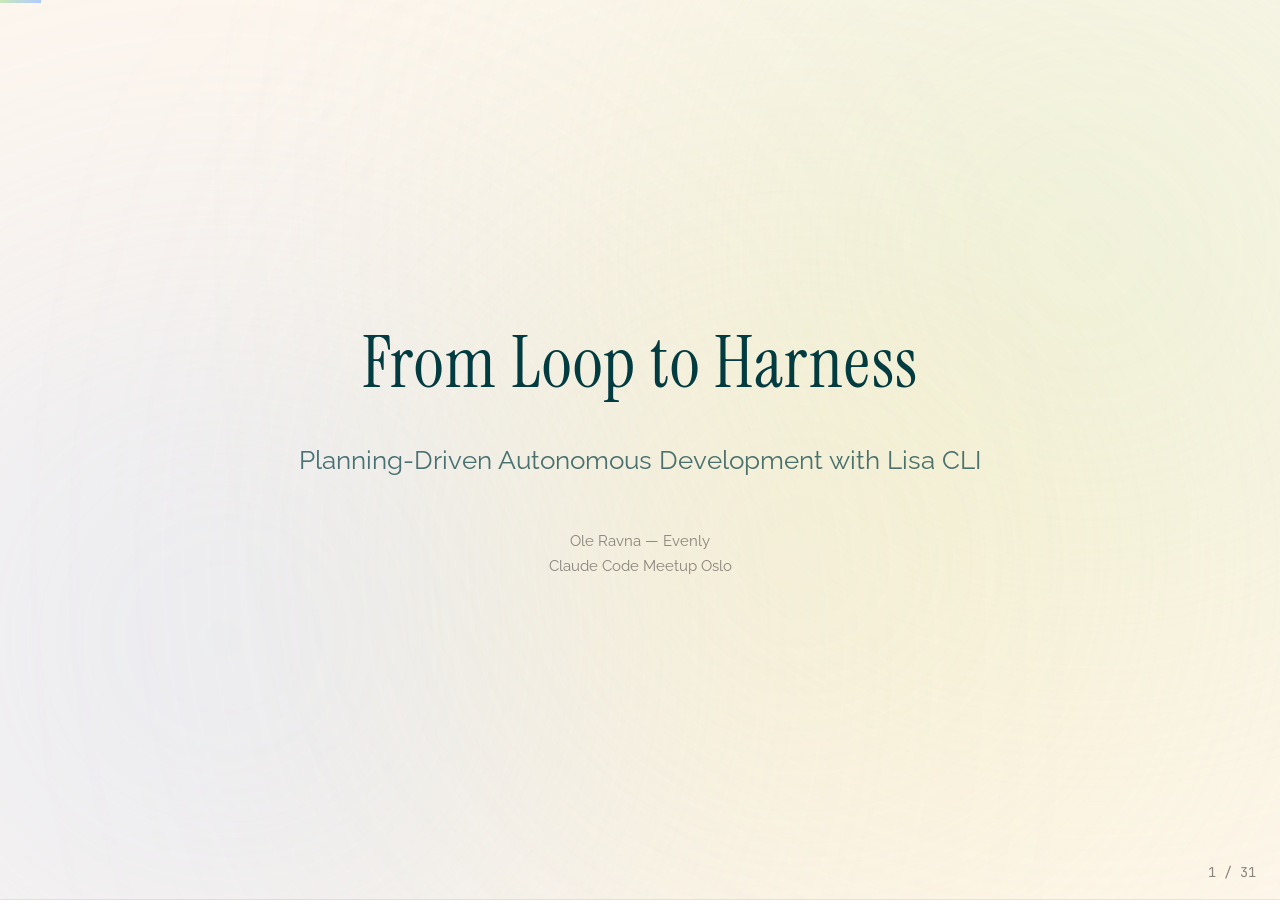
==== index.html @ 9bc2c8d1 "feat: Replace presentation with new "From Loop to Harness" talk New 31-slide English presentation ab" ====
<!DOCTYPE html>
<html lang="en">
<head>
<meta charset="UTF-8">
<meta name="viewport" content="width=device-width, initial-scale=1.0">
<title>From Loop to Harness — Planning-Driven Autonomous Development with Lisa CLI</title>
<link rel="preconnect" href="https://fonts.googleapis.com">
<link rel="preconnect" href="https://fonts.gstatic.com" crossorigin>
<link href="https://fonts.googleapis.com/css2?family=Instrument+Serif:wght@400;700&family=JetBrains+Mono:wght@400;500&family=Raleway:wght@400;500;600&display=swap" rel="stylesheet">
<style>
*, *::before, *::after { box-sizing: border-box; margin: 0; padding: 0; }

:root {
  --teal: #023c40;
  --teal-hover: #02484d;
  --mint: #cae7b9;
  --blue: #afcbff;
  --yellow: #f3de8a;
  --cream: #fff7ee;
  --soft: #f9fbfa;
  --muted: #8a847c;
  --burgundy: #3e2a35;
  --terminal-bg: #0a1a1c;
  --slide-transition: 0.4s ease;
}

html, body {
  width: 100%; height: 100%;
  font-family: 'Raleway', sans-serif;
  background: transparent;
  color: var(--teal);
  overflow: hidden;
}

/* ── Progress bar ── */
.progress-bar {
  position: fixed; top: 0; left: 0; height: 3px;
  background: linear-gradient(90deg, var(--mint), var(--blue));
  z-index: 100; transition: width 0.35s ease;
}

/* ── Presentation container ── */
.presentation {
  width: 100%; height: 100%;
  position: relative;
  z-index: 1;
}

/* ── Slide base ── */
.slide {
  position: absolute; inset: 0;
  display: flex; flex-direction: column;
  justify-content: center; align-items: center;
  padding: clamp(2rem, 5vw, 6rem);
  opacity: 0;
  transform: translateX(40px);
  transition: opacity var(--slide-transition), transform var(--slide-transition);
  pointer-events: none;
  text-align: center;
  background: transparent;
}
.slide.active {
  opacity: 1; transform: translateX(0);
  pointer-events: auto;
}
.slide.prev {
  opacity: 0; transform: translateX(-40px);
}

/* ── Slide variants ── */
.slide.bg-soft { background: transparent; }
.slide.bg-teal {
  background: var(--teal);
  color: var(--cream);
}
.slide.bg-teal h1, .slide.bg-teal h2, .slide.bg-teal h3 { color: var(--mint); }
.slide.bg-teal .muted { color: rgba(255,247,238,0.6); }

.slide.section-title {
  background: var(--teal);
  color: var(--cream);
  background-image: radial-gradient(circle at 50% 50%, rgba(202,231,185,0.12) 0%, transparent 70%);
}
.slide.section-title h1 {
  font-family: 'Instrument Serif', serif;
  font-size: clamp(3rem, 7vw, 6rem);
  font-weight: 400;
  color: var(--mint);
}

.slide.key-message {
  background-image: radial-gradient(circle at 50% 50%, rgba(202,231,185,0.08) 0%, transparent 60%);
}
.slide.key-message blockquote {
  font-family: 'Instrument Serif', serif;
  font-size: clamp(1.6rem, 3.5vw, 3rem);
  font-style: italic;
  color: var(--teal);
  max-width: 800px;
  line-height: 1.4;
  border-left: 4px solid var(--mint);
  padding-left: 1.5rem;
  text-align: left;
}

/* ── Typography ── */
h1 {
  font-family: 'Instrument Serif', serif;
  font-size: clamp(2.8rem, 6vw, 5rem);
  font-weight: 400;
  margin-bottom: 0.5em;
  color: var(--teal);
  line-height: 1.15;
  letter-spacing: 0.02em;
}
h2 {
  font-family: 'Instrument Serif', serif;
  font-size: clamp(2rem, 4vw, 3.2rem);
  font-weight: 400;
  margin-bottom: 0.6em;
  color: var(--teal);
  letter-spacing: 0.015em;
}
h3 {
  font-family: 'Raleway', sans-serif;
  font-size: clamp(1rem, 1.8vw, 1.4rem);
  font-weight: 600;
  margin-bottom: 0.5em;
  text-transform: uppercase;
  letter-spacing: 0.05em;
  color: var(--teal);
}
p, li {
  font-size: clamp(1rem, 1.6vw, 1.35rem);
  line-height: 1.6;
  max-width: 800px;
}
.subtitle {
  font-size: clamp(1.1rem, 2vw, 1.6rem);
  color: var(--teal);
  opacity: 0.7;
  margin-bottom: 1rem;
}
.muted {
  color: var(--muted);
  font-size: clamp(0.85rem, 1.2vw, 1rem);
}
ul { list-style: none; text-align: left; }
ul li { padding: 0.3em 0; padding-left: 1.5em; position: relative; }
ul li::before {
  content: ''; position: absolute; left: 0; top: 0.7em;
  width: 8px; height: 8px; border-radius: 50%;
  background: var(--mint);
}
.slide.bg-teal ul li::before { background: var(--mint); }
.two-col {
  display: grid;
  grid-template-columns: 1fr 1fr;
  gap: 2rem;
  width: 100%;
  max-width: 1000px;
  text-align: left;
}
.two-col > div { display: flex; flex-direction: column; }
.two-col h3 { text-align: center; }

.content-left { text-align: left; max-width: 900px; width: 100%; }

.highlight { color: var(--mint); }
.highlight-yellow { color: var(--yellow); }
.highlight-blue { color: var(--blue); }

.badge {
  display: inline-block;
  padding: 0.15em 0.6em;
  border-radius: 4px;
  font-size: 0.85em;
  font-weight: 600;
  font-family: 'JetBrains Mono', monospace;
}
.badge-mint { background: var(--mint); color: var(--teal); }
.badge-yellow { background: var(--yellow); color: var(--teal); }
.badge-blue { background: var(--blue); color: var(--teal); }

/* ── Terminal block ── */
.terminal {
  background: var(--terminal-bg);
  border-radius: 10px;
  overflow: hidden;
  width: 100%;
  max-width: 780px;
  text-align: left;
  box-shadow: 0 8px 32px rgba(2,60,64,0.18);
  margin: 0.8rem auto;
}
.terminal-bar {
  display: flex; align-items: center; gap: 6px;
  padding: 10px 14px;
  background: rgba(255,255,255,0.06);
}
.terminal-dot {
  width: 12px; height: 12px; border-radius: 50%;
}
.terminal-dot.red { background: #ff5f57; }
.terminal-dot.yellow { background: #febc2e; }
.terminal-dot.green { background: #28c840; }
.terminal-bar .terminal-title {
  flex: 1; text-align: center;
  font-family: 'JetBrains Mono', monospace;
  font-size: 0.75rem;
  color: rgba(255,255,255,0.35);
}
.terminal-body {
  padding: 1rem 1.4rem;
  font-family: 'JetBrains Mono', monospace;
  font-size: clamp(0.72rem, 1.1vw, 0.92rem);
  line-height: 1.65;
  color: #e0e0e0;
  overflow-x: auto;
}
.terminal-body .prompt { color: var(--mint); }
.terminal-body .flag { color: var(--blue); }
.terminal-body .string { color: var(--yellow); }
.terminal-body .comment { color: #6a8a6d; }
.terminal-body .keyword { color: #c792ea; }
.terminal-body .fn { color: #82aaff; }
.terminal-body .dim { color: rgba(255,255,255,0.35); }
.terminal-body .output { color: rgba(255,255,255,0.55); }

/* Smaller terminal variant */
.terminal.small { max-width: 650px; }
.terminal.small .terminal-body { font-size: clamp(0.65rem, 0.95vw, 0.82rem); padding: 0.8rem 1.1rem; }

/* ── Diagram block ── */
.diagram {
  font-family: 'JetBrains Mono', monospace;
  font-size: clamp(0.7rem, 1vw, 0.9rem);
  line-height: 1.6;
  white-space: pre;
  color: var(--teal);
  background: var(--soft);
  border-radius: 10px;
  padding: 1.5rem 2rem;
  text-align: left;
  max-width: 820px;
  margin: 0.8rem auto;
  overflow-x: auto;
}
.slide.bg-teal .diagram {
  background: rgba(255,255,255,0.06);
  color: var(--cream);
}
.diagram .hl { color: var(--mint); font-weight: 500; }
.diagram .hl-blue { color: var(--blue); }
.diagram .hl-yellow { color: var(--yellow); }

/* ── Flow diagram boxes ── */
.flow {
  display: flex;
  align-items: center;
  gap: 0.5rem;
  flex-wrap: wrap;
  justify-content: center;
  margin: 1rem 0;
}
.flow-box {
  padding: 0.5em 1em;
  border-radius: 8px;
  font-family: 'JetBrains Mono', monospace;
  font-size: clamp(0.7rem, 1vw, 0.85rem);
  font-weight: 500;
  white-space: nowrap;
}
.flow-box.teal { background: var(--teal); color: var(--cream); }
.flow-box.mint { background: var(--mint); color: var(--teal); }
.flow-box.yellow { background: var(--yellow); color: var(--teal); }
.flow-box.blue { background: var(--blue); color: var(--teal); }
.flow-arrow { font-size: 1.2rem; color: var(--muted); }

/* ── Controls ── */
.slide-counter {
  position: fixed; bottom: 1.2rem; right: 1.5rem;
  font-family: 'JetBrains Mono', monospace;
  font-size: 0.85rem;
  color: var(--muted);
  z-index: 50;
  user-select: none;
}

/* ── Speaker notes overlay ── */
.speaker-notes {
  position: fixed; bottom: 0; left: 0; right: 0;
  max-height: 30vh;
  background: rgba(2,60,64,0.75);
  backdrop-filter: blur(20px);
  -webkit-backdrop-filter: blur(20px);
  color: var(--cream);
  padding: 1.2rem 2rem;
  font-size: 0.95rem;
  line-height: 1.55;
  z-index: 200;
  transform: translateY(100%);
  transition: transform 0.3s ease;
  overflow-y: auto;
  border-top: 1px solid rgba(202,231,185,0.2);
}
.speaker-notes.visible { transform: translateY(0); }
.speaker-notes-label {
  font-family: 'JetBrains Mono', monospace;
  font-size: 0.7rem;
  text-transform: uppercase;
  letter-spacing: 0.1em;
  color: var(--mint);
  margin-bottom: 0.5rem;
}

/* ── Overview mode ── */
.overview-grid {
  position: fixed; inset: 0;
  background: var(--teal);
  z-index: 300;
  display: none;
  overflow-y: auto;
  padding: 2rem;
}
.overview-grid.visible { display: grid; grid-template-columns: repeat(auto-fill, minmax(240px, 1fr)); gap: 1rem; align-content: start; }
.overview-thumb {
  background: var(--cream);
  border-radius: 8px;
  padding: 0.8rem;
  cursor: pointer;
  aspect-ratio: 16/10;
  display: flex; flex-direction: column; justify-content: center; align-items: center;
  font-size: 0.55rem;
  overflow: hidden;
  border: 2px solid transparent;
  transition: border-color 0.2s, transform 0.15s;
}
.overview-thumb:hover { border-color: var(--mint); transform: scale(1.03); }
.overview-thumb.current { border-color: var(--mint); }
.overview-thumb-number {
  font-family: 'JetBrains Mono', monospace;
  font-size: 0.7rem;
  color: var(--muted);
  margin-bottom: 0.3rem;
}
.overview-thumb-title {
  font-family: 'Instrument Serif', serif;
  font-size: 0.9rem;
  color: var(--teal);
  text-align: center;
}

/* ── Cursor hide in fullscreen ── */
body.hide-cursor, body.hide-cursor * { cursor: none !important; }

/* ── Responsive ── */
@media (max-width: 768px) {
  .two-col { grid-template-columns: 1fr; }
  .terminal { max-width: 100%; }
}

/* ── Background blobs (aurora effect) ── */
.bg-blobs {
  position: fixed;
  inset: 0;
  z-index: 0;
  overflow: hidden;
  pointer-events: none;
  background: var(--cream);
}

.blob {
  position: absolute;
  border-radius: 50%;
  filter: blur(220px);
  opacity: 0.4;
  animation: float 20s ease-in-out infinite;
}

.blob-1 {
  width: 60vw;
  height: 60vw;
  background: var(--mint);
  top: -15%;
  right: -15%;
  animation-delay: 0s;
}

.blob-2 {
  width: 55vw;
  height: 55vw;
  background: var(--blue);
  bottom: -10%;
  left: -10%;
  animation-delay: -7s;
}

.blob-3 {
  width: 45vw;
  height: 45vw;
  background: var(--yellow);
  top: 30%;
  left: 40%;
  animation-delay: -14s;
}

@keyframes float {
  0%, 100% { transform: translate(0, 0) scale(1); }
  33% { transform: translate(30px, -30px) scale(1.05); }
  66% { transform: translate(-20px, 20px) scale(0.95); }
}
</style>
</head>
<body>

<div class="bg-blobs" aria-hidden="true">
  <div class="blob blob-1"></div>
  <div class="blob blob-2"></div>
  <div class="blob blob-3"></div>
</div>
<div class="progress-bar" id="progressBar"></div>

<div class="presentation" id="presentation">

<!-- ════════════════════════════════════════════
     OPENING (1-3)
     ════════════════════════════════════════════ -->

<!-- Slide 1: Title -->
<div class="slide active" data-notes="Introduce yourself: Ole Ravna, consultant at Webstep, founder of Evenly. Energy/critical infrastructure background. Today's talk: how planning drives autonomous development — from simple loops to a full harness.">
  <h1 style="font-size:clamp(2.6rem,6vw,4.5rem)">From Loop to Harness</h1>
  <p class="subtitle">Planning-Driven Autonomous Development with Lisa CLI</p>
  <p class="muted" style="margin-top:2rem">Ole Ravna &mdash; Evenly</p>
  <p class="muted">Claude Code Meetup Oslo</p>
</div>

<!-- Slide 2: Disclaimer -->
<div class="slide" data-notes="Important caveat: this entire presentation is an experiment in AI-generated content. All slides built in raw HTML with pure vibing.">
  <div style="display:flex;flex-direction:column;align-items:center;justify-content:center;gap:2rem;height:100%">
    <img src="disclaimer.png" alt="AI experiment" style="max-width:600px;width:90%;border-radius:12px;box-shadow:0 8px 24px rgba(0,0,0,0.15)">
    <p style="font-size:clamp(1.1rem,2.5vw,1.6rem);text-align:center;max-width:800px;line-height:1.6">
      <span class="badge badge-mint">Disclaimer:</span> this entire presentation is an AI experiment.<br>
      All slides built in raw HTML with pure vibing.
    </p>
  </div>
</div>

<!-- Slide 3: Kick off demo -->
<div class="slide" data-notes="DEMO: Start Lisa on a prepared ticket in the terminal. Leave it running visibly in the background. We'll come back to it at the end.">
  <h2>Let's start something running</h2>
  <div class="terminal" style="margin-top:1.5rem">
    <div class="terminal-bar">
      <div class="terminal-dot red"></div>
      <div class="terminal-dot yellow"></div>
      <div class="terminal-dot green"></div>
      <span class="terminal-title">Terminal</span>
    </div>
    <div class="terminal-body" style="font-size:clamp(1rem,1.4vw,1.3rem)">
<span class="prompt">$</span> lisa <span class="string">ENG-456</span>
<br>
<br><span class="output">Fetching ticket from Linear...</span>
<br><span class="output">Creating branch: lisa/ENG-456-add-webhook-support</span>
<br><span class="output">Planning implementation...</span>
<br><span class="dim">█░░░░░░░░░</span>
    </div>
  </div>
  <p class="muted" style="margin-top:1.5rem">We'll come back to this.</p>
</div>

<!-- ════════════════════════════════════════════
     ACT 1: THE RALPH LOOP (4-10)
     ════════════════════════════════════════════ -->

<!-- Slide 4: Section title -->
<div class="slide section-title" data-notes="Act 1: The Ralph Loop. We start with why the simplest approach — just repeating the prompt — actually works, and then why it's not enough.">
  <h1>The Ralph Loop</h1>
</div>

<!-- Slide 5: Assertion 1 -->
<div class="slide key-message" data-notes="This is our first assertion. Most people obsess over which model generates better code. But the real constraint is what you feed the model. A perfect code generator with a vague prompt produces vague code.">
  <blockquote>
    "The value of an AI coding agent is bounded by the quality of its plan, not its code generation."
  </blockquote>
</div>

<!-- Slide 6: The Ralph Loop -->
<div class="slide" data-notes="Credit Geoffrey Huntley and his original post at ghuntley.com/loop. The idea is deceptively simple: read the ticket, plan, implement, test, review, commit, repeat. In its simplest form it's a meme — just repeat the same prompt.">
  <h2>The Loop</h2>
  <p style="margin-bottom:0.5rem" class="muted">Credit: Geoffrey Huntley &mdash; ghuntley.com/loop</p>
  <div class="flow" style="margin-top:1.5rem">
    <div class="flow-box teal">Read ticket</div>
    <div class="flow-arrow">&rarr;</div>
    <div class="flow-box mint">Plan</div>
    <div class="flow-arrow">&rarr;</div>
    <div class="flow-box teal">Implement</div>
    <div class="flow-arrow">&rarr;</div>
    <div class="flow-box mint">Test</div>
    <div class="flow-arrow">&rarr;</div>
    <div class="flow-box teal">Review</div>
    <div class="flow-arrow">&rarr;</div>
    <div class="flow-box yellow">Commit</div>
  </div>
  <svg viewBox="0 0 500 60" style="width:100%;max-width:550px;margin:0.5rem auto;display:block" xmlns="http://www.w3.org/2000/svg">
    <path d="M450 10 Q480 10 480 30 Q480 50 250 50 Q20 50 20 30 Q20 10 50 10" stroke="var(--blue)" stroke-width="2" fill="none" stroke-dasharray="6 4" opacity="0.5"/>
    <polygon points="47,4 56,10 47,16" fill="var(--blue)" opacity="0.5"/>
    <text x="250" y="46" text-anchor="middle" fill="var(--blue)" font-family="'Raleway',sans-serif" font-size="12" opacity="0.7">repeat</text>
  </svg>
  <p style="margin-top:0.5rem">In its simplest form &mdash; just repeat the same prompt.</p>
</div>

<!-- Slide 7: Repetition works -->
<div class="slide" data-notes="This isn't just a meme. Leviathan, Kalman and Matias (2025) showed that prompt repetition won 47 out of 70 benchmark-model combinations with zero losses. No increase in output length or latency — repetition happens in the parallelizable prefill stage. Reasoning models already learn to repeat the user's request via RL — the Ralph loop mirrors what models naturally want to do.">
  <h2>Repetition actually works</h2>
  <p style="margin-bottom:1.5rem" class="muted">Leviathan, Kalman &amp; Matias (2025) &mdash; arxiv.org/abs/2512.14982</p>
  <div class="two-col" style="max-width:850px">
    <div>
      <div class="diagram" style="text-align:center;font-size:clamp(0.8rem,1.1vw,1rem)">
<span class="hl" style="font-size:2.5em;display:block;margin-bottom:0.3em">47 / 70</span>
benchmark-model combinations
where repetition <span class="hl">won</span>

<span class="hl-yellow">0 losses</span></div>
    </div>
    <div>
      <ul>
        <li>No increase in output length or latency</li>
        <li>Repetition happens in the parallelizable prefill stage</li>
        <li>RL-trained reasoning models already repeat the user's request internally</li>
        <li>The loop mirrors what models naturally want to do</li>
      </ul>
    </div>
  </div>
</div>

<!-- Slide 8: Structured repetition -->
<div class="slide" data-notes="Each iteration of the Ralph loop isn't blind repetition — it's repetition with accumulated context. The plan carries forward, test results feed back, review findings get incorporated. This is what separates a productive loop from just hitting run again.">
  <h2>Structured repetition</h2>
  <p style="margin-bottom:1.5rem">Each iteration isn't blind &mdash; it's repetition with <span class="badge badge-mint">accumulated context</span>.</p>
  <div class="diagram" style="max-width:700px">
<span class="hl">Iteration 1:</span>  prompt + ticket
<span class="hl">Iteration 2:</span>  prompt + ticket + <span class="hl-blue">test results</span>
<span class="hl">Iteration 3:</span>  prompt + ticket + test results + <span class="hl-yellow">review findings</span>
<span class="hl">Iteration 4:</span>  prompt + ticket + test results + review + <span class="hl-blue">fix feedback</span>

Each loop carries forward what came before.</div>
</div>

<!-- Slide 9: Bounded by input -->
<div class="slide" data-notes="But the loop is bounded by its input. You can loop forever on a vague ticket and get nowhere. The quality of the plan — not the quality of code generation — is the binding constraint. This is where most people stop.">
  <h2>Bounded by input</h2>
  <p style="margin-bottom:1.5rem;font-size:clamp(1.2rem,2vw,1.8rem)">You can loop forever on a vague ticket and get <em>nowhere</em>.</p>
  <svg viewBox="0 0 500 200" style="width:100%;max-width:550px;margin:1rem auto;display:block" xmlns="http://www.w3.org/2000/svg">
    <!-- Axis -->
    <line x1="60" y1="20" x2="60" y2="170" stroke="#023c40" stroke-width="1.5" opacity="0.25"/>
    <line x1="60" y1="170" x2="460" y2="170" stroke="#023c40" stroke-width="1.5" opacity="0.25"/>
    <text x="30" y="100" text-anchor="middle" fill="#023c40" font-family="'Raleway',sans-serif" font-size="12" transform="rotate(-90 30 100)">Output quality</text>
    <text x="260" y="195" text-anchor="middle" fill="#023c40" font-family="'Raleway',sans-serif" font-size="12">Loop iterations</text>
    <!-- Good plan line -->
    <path d="M60 150 C120 130 200 70 350 45 L460 40" stroke="#cae7b9" stroke-width="3" fill="none"/>
    <text x="420" y="32" fill="#cae7b9" font-family="'Raleway',sans-serif" font-size="11" font-weight="600">Good plan</text>
    <!-- Bad plan line -->
    <path d="M60 150 C120 145 200 140 350 138 L460 136" stroke="#f3de8a" stroke-width="3" fill="none"/>
    <text x="420" y="128" fill="#f3de8a" font-family="'Raleway',sans-serif" font-size="11" font-weight="600">Vague ticket</text>
  </svg>
  <p><strong>Planning is the leverage point.</strong></p>
</div>

<!-- ════════════════════════════════════════════
     ACT 2: PLANNING IS DEVELOPMENT (10-14)
     ════════════════════════════════════════════ -->

<!-- Slide 10: Section title -->
<div class="slide section-title" data-notes="Act 2: If the plan is what matters, then planning isn't a phase before development — it IS development.">
  <h1>Planning is<br>Development</h1>
</div>

<!-- Slide 11: Assertion 2 -->
<div class="slide key-message" data-notes="Second assertion. If planning drives the output, then planning IS the work. Every developer needs to think like an architect — not because coding is dead, but because the skill is elevated.">
  <blockquote>
    "Planning isn't a phase before development &mdash; it is development. Therefore all developers must become architects."
  </blockquote>
</div>

<!-- Slide 12: The architect anecdote -->
<div class="slide" data-notes="In my world — energy, critical infrastructure — the organization is cautious about agentic AI. But as an architect I already plan solutions to business problems and hand them to developers to implement. The irony is — what I do today is exactly what every developer will do with agents.">
  <h2>The architect shift</h2>
  <div class="two-col" style="margin-top:1.5rem;max-width:900px">
    <div>
      <h3 style="color:var(--muted)">Before agents</h3>
      <div class="diagram" style="font-size:clamp(0.65rem,0.9vw,0.82rem)">
Architect  →  plans solution
Developer  →  writes code
Reviewer   →  checks code

<span class="hl">Only architects plan.</span></div>
    </div>
    <div>
      <h3 style="color:var(--mint)">With agents</h3>
      <div class="diagram" style="font-size:clamp(0.65rem,0.9vw,0.82rem)">
Developer  →  plans solution
Agent      →  writes code
Developer  →  reviews code

<span class="hl">Everyone plans.</span></div>
    </div>
  </div>
  <p style="margin-top:1.5rem" class="muted">The shift: from "coding" to "planning and refining."</p>
</div>

<!-- Slide 13: How Lisa plans -->
<div class="slide" data-notes="Before writing any code, Lisa explores the codebase and generates 5-20 granular steps. Each step has file operations (create/modify/delete), similar implementations to use as templates. Planning assumptions are tracked explicitly with IDs — every decision is recorded.">
  <h2>How Lisa plans</h2>
  <p style="margin-bottom:1rem">Before writing code, Lisa generates <span class="badge badge-mint">5&ndash;20 granular steps</span>.</p>
  <div class="terminal" style="max-width:700px">
    <div class="terminal-bar">
      <div class="terminal-dot red"></div>
      <div class="terminal-dot yellow"></div>
      <div class="terminal-dot green"></div>
      <span class="terminal-title">Lisa plan output</span>
    </div>
    <div class="terminal-body" style="font-size:clamp(0.6rem,0.85vw,0.78rem)">
<span class="string">Step 1:</span> Create WebhookController
<br><span class="dim">&nbsp;&nbsp;Files: CREATE src/controllers/webhook.ts</span>
<br><span class="dim">&nbsp;&nbsp;Template: src/controllers/notification.ts</span>
<br>
<br><span class="string">Step 2:</span> Add WebhookService with retry logic
<br><span class="dim">&nbsp;&nbsp;Files: CREATE src/services/webhook.ts</span>
<br><span class="dim">&nbsp;&nbsp;Template: src/services/email.ts</span>
<br>
<br><span class="string">Step 3:</span> Add database migration
<br><span class="dim">&nbsp;&nbsp;Files: CREATE migrations/20250224_webhooks.sql</span>
<br>
<br><span class="flag">Assumptions:</span>
<br><span class="flag">&nbsp;&nbsp;P.1</span> Using existing auth middleware (not new system)
<br><span class="flag">&nbsp;&nbsp;P.2</span> PostgreSQL for storage (not Redis)
    </div>
  </div>
</div>

<!-- Slide 14: The implication -->
<div class="slide" data-notes="If planning is development, then the skill every developer needs is planning. That's what architects do — therefore all developers must become architects. This isn't diminishing coding skill — it's elevating the role. You need deep technical understanding to plan well for agents.">
  <h2>The implication</h2>
  <div style="max-width:700px;margin:0 auto">
    <p style="margin-bottom:1.5rem;font-size:clamp(1.1rem,1.8vw,1.5rem)">
      If planning is development, the skill every developer needs is <em>planning</em>.
    </p>
    <p style="margin-bottom:1.5rem;font-size:clamp(1.1rem,1.8vw,1.5rem)">
      That's what architects do.
    </p>
    <p style="font-size:clamp(1.1rem,1.8vw,1.5rem)">
      <strong>This isn't diminishing coding skill &mdash; it's elevating the role.</strong><br>
      <span class="muted">You need deep technical understanding to plan well for agents.</span>
    </p>
  </div>
</div>

<!-- ════════════════════════════════════════════
     ACT 3: BUILDING BLOCKS (15-20)
     ════════════════════════════════════════════ -->

<!-- Slide 15: Section title -->
<div class="slide section-title" data-notes="Act 3: So how do you actually build this? Let's look at the building blocks that make autonomous development possible.">
  <h1>Building Blocks</h1>
</div>

<!-- Slide 16: Claude Code as a function -->
<div class="slide" data-notes="claude --print makes Claude Code headless. Not a chatbot — a building block. Add --json-schema and you get structured output: predictable, parseable responses that your state machine can act on. This is the key differentiator between AI as a chatbot and AI as a component.">
  <h2>Claude Code as a function</h2>
  <p style="margin-bottom:1rem">Not a chatbot &mdash; a <span class="badge badge-mint">building block</span>.</p>
  <div class="two-col" style="gap:1.5rem;max-width:95%">
    <div>
      <div class="terminal" style="max-width:none">
        <div class="terminal-bar">
          <div class="terminal-dot red"></div>
          <div class="terminal-dot yellow"></div>
          <div class="terminal-dot green"></div>
          <span class="terminal-title">Headless mode</span>
        </div>
        <div class="terminal-body">
<span class="comment"># Call Claude, get output</span>
<br><span class="prompt">$</span> claude <span class="flag">--print</span> <span class="string">"Explain this code"</span>
<br>
<br><span class="comment"># Pipe context in</span>
<br><span class="prompt">$</span> cat src/auth.ts | claude <span class="flag">-p</span> <span class="string">"Security issues?"</span>
        </div>
      </div>
    </div>
    <div>
      <div class="terminal" style="max-width:none">
        <div class="terminal-bar">
          <div class="terminal-dot red"></div>
          <div class="terminal-dot yellow"></div>
          <div class="terminal-dot green"></div>
          <span class="terminal-title">Structured output</span>
        </div>
        <div class="terminal-body">
<span class="comment"># Predictable JSON responses</span>
<br><span class="prompt">$</span> claude <span class="flag">-p</span> \
<br>    <span class="flag">--output-format</span> json \
<br>    <span class="flag">--json-schema</span> <span class="string">'{...}'</span> \
<br>    <span class="string">"Analyze this PR"</span>
        </div>
      </div>
    </div>
  </div>
</div>

<!-- Slide 17: Autonomy with control -->
<div class="slide" data-notes="You need the agent to run without prompting you, but you whitelist exactly which tools it can use. --dangerously-skip-permissions gives full access (sandbox only), --allowed-tools gives precise control. Controlled autonomy.">
  <h2>Autonomy with control</h2>
  <div class="terminal" style="margin-top:1rem">
    <div class="terminal-bar">
      <div class="terminal-dot red"></div>
      <div class="terminal-dot yellow"></div>
      <div class="terminal-dot green"></div>
      <span class="terminal-title">Terminal</span>
    </div>
    <div class="terminal-body">
<span class="comment"># Full access (sandboxed environments only)</span>
<br><span class="prompt">$</span> claude <span class="flag">-p</span> <span class="flag">--dangerously-skip-permissions</span> <span class="string">"Fix all lint errors"</span>
<br>
<br><span class="comment"># Precise control — whitelist tools</span>
<br><span class="prompt">$</span> claude <span class="flag">-p</span> \
<br>    <span class="flag">--allowed-tools</span> <span class="string">"Read,Write,Bash(npm test)"</span> \
<br>    <span class="string">"Fix the failing tests and verify"</span>
    </div>
  </div>
</div>

<!-- Slide 18: Cost and speed -->
<div class="slide" data-notes="Not every call needs Opus. Use cheap fast models for extraction, parsing, simple checks. Save the heavy model for planning and implementation. Lisa mixes models based on task complexity. --effort low reduces thinking for simple tasks.">
  <h2>Cost &amp; speed optimization</h2>
  <p style="margin-bottom:1rem">Not every call needs the heavy model.</p>
  <div class="two-col" style="max-width:850px">
    <div>
      <div class="terminal small" style="max-width:none">
        <div class="terminal-bar">
          <div class="terminal-dot red"></div>
          <div class="terminal-dot yellow"></div>
          <div class="terminal-dot green"></div>
          <span class="terminal-title">Model selection</span>
        </div>
        <div class="terminal-body">
<span class="comment"># Heavy thinking</span>
<br><span class="prompt">$</span> claude <span class="flag">--model</span> opus
<br>
<br><span class="comment"># Daily work</span>
<br><span class="prompt">$</span> claude <span class="flag">--model</span> sonnet
<br>
<br><span class="comment"># Quick extraction</span>
<br><span class="prompt">$</span> claude <span class="flag">--model</span> haiku <span class="flag">--effort</span> low
        </div>
      </div>
    </div>
    <div>
      <div class="diagram" style="font-size:clamp(0.65rem,0.9vw,0.82rem)">
<span class="hl">Lisa mixes models:</span>

Planning      → <span class="hl-blue">Opus</span>
Implementation → <span class="hl-blue">Sonnet</span>
Extraction    → <span class="hl-yellow">Haiku + low effort</span>
Review        → <span class="hl-blue">Sonnet</span>

Right model for the right task.</div>
    </div>
  </div>
</div>

<!-- Slide 19: The state machine -->
<div class="slide" data-notes="Lisa chains these calls into a reliable state machine. Each state transition is explicit, resumable, traceable. If Lisa crashes or you stop it, re-run and it picks up where it left off from the Linear comment state.">
  <h2>The state machine</h2>
  <p style="margin-bottom:1rem">Each state transition is explicit, resumable, traceable.</p>
  <div class="flow" style="margin-top:1rem;gap:0.4rem">
    <div class="flow-box teal">SELECT_STEP</div>
    <div class="flow-arrow">&rarr;</div>
    <div class="flow-box mint">EXECUTE_WORK</div>
    <div class="flow-arrow">&rarr;</div>
    <div class="flow-box yellow">HANDLE_ASSUMPTIONS</div>
  </div>
  <div class="flow" style="gap:0.4rem">
    <div class="flow-box blue">CHECK_COMPLETION</div>
    <div class="flow-arrow">&rarr;</div>
    <div class="flow-box teal">VERIFY_STEP</div>
    <div class="flow-arrow">&rarr;</div>
    <div class="flow-box mint">COMMIT_CHANGES</div>
    <div class="flow-arrow">&rarr;</div>
    <div class="flow-box yellow">SAVE_STATE</div>
  </div>
  <p style="margin-top:1.5rem">If Lisa crashes &mdash; re-run and it picks up where it left off.</p>
</div>

<!-- Slide 20: Open source -->
<div class="slide" data-notes="Lisa is open source. Built on top of Claude Code's headless mode. Check it out on GitHub.">
  <h2>Lisa CLI</h2>
  <p class="subtitle">Looping Implementor Saving Assumptions</p>
  <div style="display:flex;gap:3rem;align-items:center;justify-content:center;flex-wrap:wrap;margin-top:1.5rem">
    <div style="text-align:center">
      <div style="background:white;padding:0.5rem;border-radius:8px;display:inline-block">
        <img src="https://api.qrserver.com/v1/create-qr-code/?size=150x150&data=https://github.com/evenly-energy/lisa" alt="QR code to Lisa repo" style="display:block">
      </div>
      <p class="muted" style="margin-top:0.5rem">github.com/evenly-energy/lisa</p>
    </div>
    <div>
      <div class="terminal small">
        <div class="terminal-bar">
          <div class="terminal-dot red"></div>
          <div class="terminal-dot yellow"></div>
          <div class="terminal-dot green"></div>
          <span class="terminal-title">Terminal</span>
        </div>
        <div class="terminal-body" style="font-size:clamp(0.9rem,1.3vw,1.2rem)">
<span class="prompt">$</span> npm install -g @evenly-energy/lisa
<br><span class="prompt">$</span> lisa <span class="string">ENG-123</span>
        </div>
      </div>
    </div>
  </div>
</div>

<!-- ════════════════════════════════════════════
     ACT 4: VERIFICATION (21-26)
     ════════════════════════════════════════════ -->

<!-- Slide 21: Section title -->
<div class="slide section-title" data-notes="Act 4: Verification. Agents can generate code, but can they verify it's correct? This is the hardest part.">
  <h1>Verification</h1>
</div>

<!-- Slide 22: Assertion 3 -->
<div class="slide key-message" data-notes="Third and final assertion. Static analysis, code quality, test coverage — agents are good at these. But business logic verification — does this solve the right problem? — is still fundamentally hard.">
  <blockquote>
    "Agents can generate and analyze code, but verifying business correctness is still unsolved."
  </blockquote>
</div>

<!-- Slide 23: What agents are good at -->
<div class="slide" data-notes="Lisa's review phase does this well. Claude checks the implementation against conventions, catches common patterns, flags security issues. Static analysis is a sweet spot for agents.">
  <h2>What agents are good at</h2>
  <div class="two-col" style="margin-top:1.5rem;max-width:850px">
    <div>
      <h3 style="color:var(--mint)">Strong</h3>
      <ul>
        <li>Code quality &amp; conventions</li>
        <li>Test coverage gaps</li>
        <li>Security patterns (OWASP)</li>
        <li>Type errors &amp; null safety</li>
        <li>N+1 queries &amp; performance</li>
      </ul>
    </div>
    <div>
      <h3 style="color:var(--yellow)">Weak</h3>
      <ul>
        <li>Business logic correctness</li>
        <li>Domain model alignment</li>
        <li>"Does the webhook fire at the right time?"</li>
        <li>"Does the event name match the domain?"</li>
        <li>Verifying the reviewer's judgment</li>
      </ul>
    </div>
  </div>
</div>

<!-- Slide 24: Lisa's partial answers -->
<div class="slide" data-notes="Lisa doesn't claim to solve verification. But it provides tools to make review faster and more informed: reviewer guides, assumption tracking, Linear comments for team visibility, and the review-ticket skill to validate before implementation.">
  <h2>Lisa's partial answers</h2>
  <div class="two-col" style="margin-top:1rem;max-width:900px">
    <div>
      <div class="terminal small" style="max-width:none">
        <div class="terminal-bar">
          <div class="terminal-dot red"></div>
          <div class="terminal-dot yellow"></div>
          <div class="terminal-dot green"></div>
          <span class="terminal-title">Reviewer Guide</span>
        </div>
        <div class="terminal-body" style="font-size:clamp(0.55rem,0.8vw,0.7rem)">
<span class="hl">Review Guide: ENG-456</span>
<br>
<br><span class="string">Purpose:</span> Real-time webhook notifications
<br><span class="string">Entry:</span> POST /api/webhooks &rarr; WebhookController
<br><span class="string">Flow:</span>
<br>&nbsp;&nbsp;1. Request validated by schema
<br>&nbsp;&nbsp;2. WebhookService.create() persists
<br>&nbsp;&nbsp;3. Dispatcher queues async delivery
<br>
<br><span class="string">Key Review Points:</span>
<br>&nbsp;&nbsp;<span class="flag">&#9888;</span> WebhookDispatcher.send()
<br>&nbsp;&nbsp;&nbsp;&nbsp;Async HTTP call with 5s timeout
        </div>
      </div>
    </div>
    <div>
      <ul>
        <li><strong>Reviewer guide</strong> &mdash; purpose, flow, risk flags</li>
        <li><strong>Assumption tracking</strong> &mdash; every decision recorded (P.1, 1.1, 2.1...)</li>
        <li><strong>Linear comments</strong> &mdash; team visibility into progress</li>
        <li><strong>review-ticket skill</strong> &mdash; validate before implementation</li>
      </ul>
    </div>
  </div>
</div>

<!-- Slide 25: Honesty -->
<div class="slide" data-notes="Let's be honest: this is active exploration, not a solved problem. Lisa is meant to explore solutions — not claim to have found them. We're all figuring this out together.">
  <h2>Honesty</h2>
  <p style="font-size:clamp(1.2rem,2.2vw,1.8rem);max-width:700px;margin:0 auto">
    This is <strong>active exploration</strong>, not a solved problem.
  </p>
  <p style="margin-top:1.5rem;max-width:600px">
    Lisa is meant to explore solutions &mdash; not claim to have found them.
  </p>
</div>

<!-- ════════════════════════════════════════════
     DEMO PAYOFF (26-28)
     ════════════════════════════════════════════ -->

<!-- Slide 26: Section title -->
<div class="slide section-title" data-notes="Time to see it in action. Let's check on what we started at the beginning.">
  <h1>Demo</h1>
</div>

<!-- Slide 27: Review-ticket demo -->
<div class="slide bg-teal" data-notes="DEMO: Run the review-ticket skill on a ticket. Show how it explores the codebase and validates the ticket before any code is written. This is planning as development — we're refining the ticket, not just reading it.">
  <h2>review-ticket</h2>
  <p style="margin-bottom:1.5rem">Validate the ticket against the codebase <em>before</em> implementation.</p>
  <div class="terminal" style="max-width:600px">
    <div class="terminal-bar">
      <div class="terminal-dot red"></div>
      <div class="terminal-dot yellow"></div>
      <div class="terminal-dot green"></div>
      <span class="terminal-title">Claude Code</span>
    </div>
    <div class="terminal-body" style="font-size:clamp(0.9rem,1.3vw,1.2rem)">
<span class="prompt">&gt;</span> /review-ticket <span class="string">ENG-456</span>
    </div>
  </div>
  <p class="muted" style="margin-top:1.5rem;color:rgba(255,247,238,0.6)">LIVE DEMO</p>
</div>

<!-- Slide 28: Check running Lisa -->
<div class="slide bg-teal" data-notes="DEMO: Switch to the terminal where Lisa has been running since the opening. Show the assumptions it has made (P.1, P.2...). Show progress on steps — which are done, which is current.">
  <h2>The running instance</h2>
  <p style="margin-bottom:1rem">Let's check on what we started at the beginning.</p>
  <ul style="max-width:500px">
    <li>Assumptions made (P.1, P.2...)</li>
    <li>Steps completed vs in-progress</li>
    <li>Linear comment with live state</li>
    <li>Git commits with trailers</li>
  </ul>
  <p class="muted" style="margin-top:1.5rem;color:rgba(255,247,238,0.6)">LIVE DEMO</p>
</div>

<!-- Slide 29: Pre-finished instance -->
<div class="slide bg-teal" data-notes="DEMO: Show a previously completed Lisa run. Walk through the Linear comment: plan checklist, assumptions, iteration count. Show the reviewer guide output. This is what the loop produces — a human reviewer gets this guide and can merge with confidence or catch what the agent missed.">
  <h2>The finished run</h2>
  <p style="margin-bottom:1rem">What the loop produces end-to-end.</p>
  <ul style="max-width:600px">
    <li>Linear comment &mdash; plan checklist, assumptions, iterations</li>
    <li>Reviewer guide &mdash; purpose, entry point, flow, risks</li>
    <li>Git history &mdash; one commit per step with trailers</li>
  </ul>
  <p style="margin-top:1.5rem;font-style:italic;opacity:0.8">
    A human reviewer gets this guide and can merge with confidence &mdash; or catch what the agent missed.
  </p>
  <p class="muted" style="margin-top:1rem;color:rgba(255,247,238,0.6)">LIVE DEMO</p>
</div>

<!-- ════════════════════════════════════════════
     CLOSING (30-31)
     ════════════════════════════════════════════ -->

<!-- Slide 30: Three assertions recap -->
<div class="slide" data-notes="Quick recap of the three assertions: planning bounds agent value, planning is development, and business verification remains unsolved. These are the key takeaways.">
  <h2>Three assertions</h2>
  <div style="text-align:left;max-width:750px;margin:0 auto">
    <p style="margin-bottom:1.2rem;padding-left:1.5em;position:relative">
      <span class="badge badge-mint" style="position:absolute;left:-0.5em">1</span>
      The value of an AI coding agent is bounded by the quality of its <strong>plan</strong>.
    </p>
    <p style="margin-bottom:1.2rem;padding-left:1.5em;position:relative">
      <span class="badge badge-blue" style="position:absolute;left:-0.5em">2</span>
      Planning is development. All developers must become <strong>architects</strong>.
    </p>
    <p style="padding-left:1.5em;position:relative">
      <span class="badge badge-yellow" style="position:absolute;left:-0.5em">3</span>
      Verifying <strong>business correctness</strong> is still unsolved.
    </p>
  </div>
</div>

<!-- Slide 31: Thank you -->
<div class="slide bg-teal" data-notes="Thank you! Lisa is open source on GitHub. Questions welcome.">
  <h1 style="font-size:clamp(3rem,6vw,5rem)">Thank you!</h1>
  <div style="text-align:left;margin-top:2rem">
    <p style="margin-bottom:1rem;font-size:1.4rem"><span style="color:var(--mint)">Ole Ravna</span></p>
    <p style="margin-bottom:0.5rem;font-size:1.2rem" class="muted">Webstep &amp; Evenly</p>
  </div>
  <div style="position:absolute;bottom:5rem;left:2rem;text-align:center">
    <p style="color:var(--mint);font-size:0.9rem;margin-bottom:0.5rem">Lisa CLI</p>
    <div style="background:white;padding:0.5rem;border-radius:8px;display:inline-block">
      <img src="https://api.qrserver.com/v1/create-qr-code/?size=120x120&data=https://github.com/evenly-energy/lisa" alt="QR code to Lisa repo" style="display:block">
    </div>
    <p style="font-size:0.8rem;margin-top:0.5rem;opacity:0.8">github.com/evenly-energy/lisa</p>
  </div>
  <div style="position:absolute;bottom:5rem;right:2rem;text-align:center">
    <p style="color:var(--mint);font-size:0.9rem;margin-bottom:0.5rem">Feedback</p>
    <div style="background:white;padding:0.5rem;border-radius:8px;display:inline-block">
      <img src="feedback-qr.png" alt="QR code for feedback" style="display:block;width:120px;height:120px">
    </div>
  </div>
</div>

</div><!-- /presentation -->

<!-- Slide counter -->
<div class="slide-counter" id="slideCounter">1 / 31</div>

<!-- Speaker notes -->
<div class="speaker-notes" id="speakerNotes">
  <div class="speaker-notes-label">Speaker Notes (N)</div>
  <div id="speakerNotesContent"></div>
</div>

<!-- Overview grid -->
<div class="overview-grid" id="overviewGrid"></div>

<script>
(function() {
  const slides = Array.from(document.querySelectorAll('.slide'));
  const total = slides.length;
  let current = 0;
  let notesVisible = false;
  let overviewVisible = false;
  let cursorTimer = null;

  const progressBar = document.getElementById('progressBar');
  const slideCounter = document.getElementById('slideCounter');
  const speakerNotes = document.getElementById('speakerNotes');
  const speakerNotesContent = document.getElementById('speakerNotesContent');
  const overviewGrid = document.getElementById('overviewGrid');

  function goTo(n) {
    if (n < 0 || n >= total || n === current) return;
    const forward = n > current;
    if (forward) slides[current].classList.add('prev');
    slides[current].classList.remove('active');
    const old = current;
    setTimeout(() => slides[old].classList.remove('prev'), 400);
    current = n;
    if (!forward) {
      slides[current].style.transition = 'none';
      slides[current].classList.add('prev');
      slides[current].offsetHeight;
      slides[current].style.transition = '';
    }
    slides[current].classList.remove('prev');
    slides[current].classList.add('active');
    updateUI();
  }

  function next() { goTo(current + 1); }
  function prev() { goTo(current - 1); }

  function updateUI() {
    const pct = ((current + 1) / total) * 100;
    progressBar.style.width = pct + '%';
    slideCounter.textContent = (current + 1) + ' / ' + total;
    const notes = slides[current].getAttribute('data-notes') || '';
    speakerNotesContent.textContent = notes;
    // Update overview current
    const thumbs = overviewGrid.querySelectorAll('.overview-thumb');
    thumbs.forEach((t, i) => t.classList.toggle('current', i === current));
    // Update URL hash
    history.replaceState(null, '', '#' + (current + 1));
  }

  function toggleNotes() {
    notesVisible = !notesVisible;
    speakerNotes.classList.toggle('visible', notesVisible);
  }

  function buildOverview() {
    overviewGrid.innerHTML = '';
    slides.forEach((s, i) => {
      const thumb = document.createElement('div');
      thumb.className = 'overview-thumb' + (i === current ? ' current' : '');
      const num = document.createElement('div');
      num.className = 'overview-thumb-number';
      num.textContent = i + 1;
      const title = document.createElement('div');
      title.className = 'overview-thumb-title';
      // Extract title from slide
      const h = s.querySelector('h1, h2');
      title.textContent = h ? h.textContent.trim().substring(0, 50) : 'Slide ' + (i + 1);
      thumb.appendChild(num);
      thumb.appendChild(title);
      thumb.addEventListener('click', () => {
        goTo(i);
        toggleOverview();
      });
      overviewGrid.appendChild(thumb);
    });
  }

  function toggleOverview() {
    overviewVisible = !overviewVisible;
    if (overviewVisible) buildOverview();
    overviewGrid.classList.toggle('visible', overviewVisible);
  }

  function toggleFullscreen() {
    const elem = document.documentElement;
    const isFullscreen = document.fullscreenElement || document.webkitFullscreenElement;
    if (!isFullscreen) {
      if (elem.requestFullscreen) {
        elem.requestFullscreen().catch(() => {});
      } else if (elem.webkitRequestFullscreen) {
        elem.webkitRequestFullscreen();
      }
    } else {
      if (document.exitFullscreen) {
        document.exitFullscreen().catch(() => {});
      } else if (document.webkitExitFullscreen) {
        document.webkitExitFullscreen();
      }
    }
  }

  // Cursor auto-hide in fullscreen
  function isFullscreen() {
    return document.fullscreenElement || document.webkitFullscreenElement;
  }

  function resetCursorTimer() {
    document.body.classList.remove('hide-cursor');
    clearTimeout(cursorTimer);
    if (isFullscreen()) {
      cursorTimer = setTimeout(() => {
        document.body.classList.add('hide-cursor');
      }, 3000);
    }
  }

  document.addEventListener('mousemove', resetCursorTimer);
  ['fullscreenchange', 'webkitfullscreenchange'].forEach(evt => {
    document.addEventListener(evt, () => {
      if (!isFullscreen()) {
        document.body.classList.remove('hide-cursor');
        clearTimeout(cursorTimer);
      } else {
        resetCursorTimer();
      }
    });
  });

  // Keyboard navigation
  document.addEventListener('keydown', (e) => {
    if (overviewVisible && e.key === 'Escape') {
      toggleOverview();
      return;
    }
    const allowedInOverview = ['o', 'O', 'f', 'F'];
    if (overviewVisible && !allowedInOverview.includes(e.key)) return;

    switch (e.key) {
      case 'ArrowRight':
      case ' ':
      case 'PageDown':
      case 'Enter':
        e.preventDefault();
        next();
        break;
      case 'ArrowLeft':
      case 'Backspace':
      case 'PageUp':
        e.preventDefault();
        prev();
        break;
      case 'n':
      case 'N':
        toggleNotes();
        break;
      case 'o':
      case 'O':
        toggleOverview();
        break;
      case 'f':
      case 'F':
        toggleFullscreen();
        break;
      case 'Home':
        e.preventDefault();
        goTo(0);
        break;
      case 'End':
        e.preventDefault();
        goTo(total - 1);
        break;
    }
  });

  // Touch support
  let touchStartX = 0;
  document.addEventListener('touchstart', (e) => { touchStartX = e.touches[0].clientX; });
  document.addEventListener('touchend', (e) => {
    const dx = e.changedTouches[0].clientX - touchStartX;
    if (Math.abs(dx) > 60) {
      dx < 0 ? next() : prev();
    }
  });

  // Init from URL hash
  const hash = parseInt(location.hash.slice(1), 10);
  if (hash >= 1 && hash <= total) {
    goTo(hash - 1);
  }

  // Handle browser back/forward
  window.addEventListener('hashchange', () => {
    const h = parseInt(location.hash.slice(1), 10);
    if (h >= 1 && h <= total) goTo(h - 1);
  });

  // Init
  updateUI();
})();
</script>
</body>
</html>
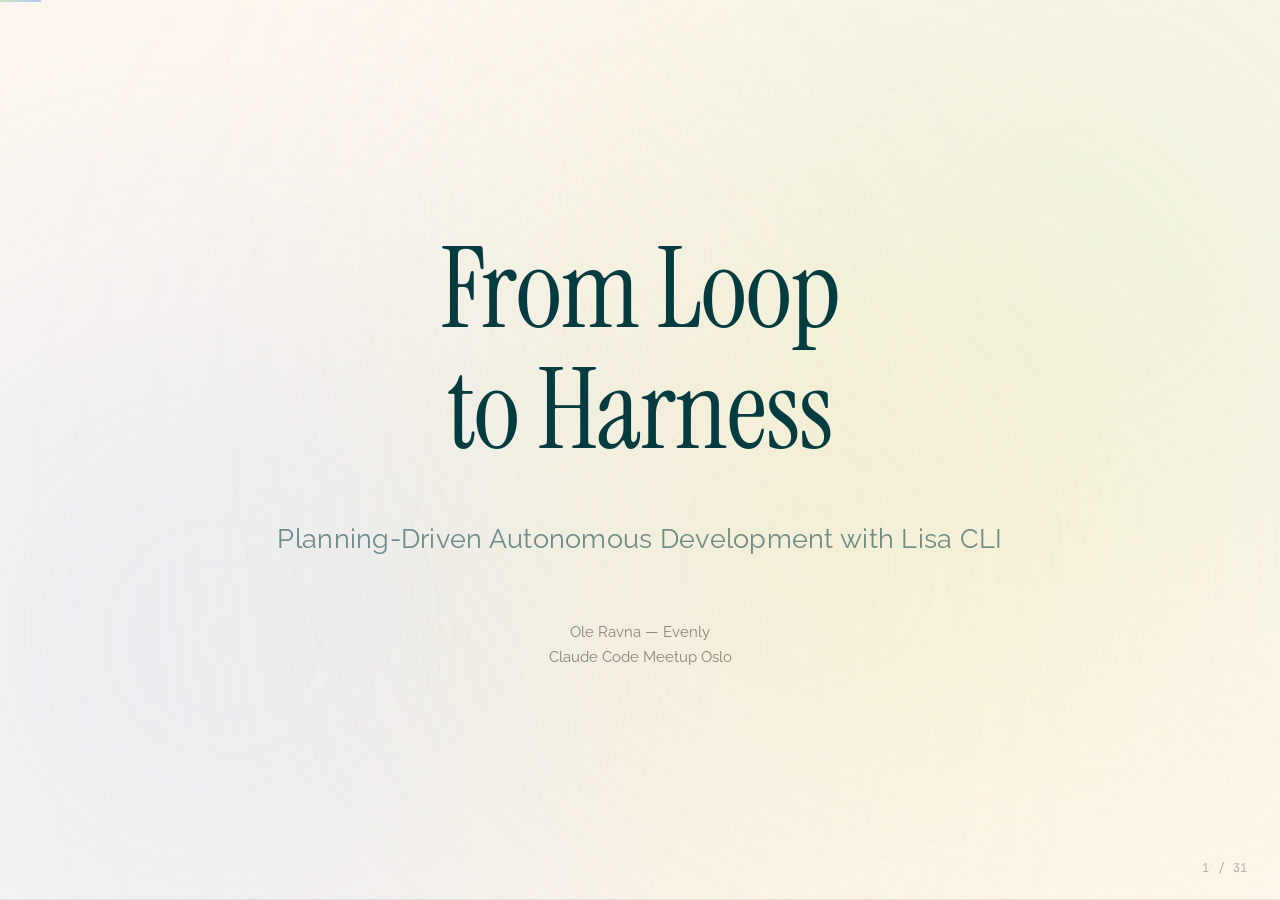
==== commit 93e77ecc: "fix: Improve contrast and refine visual design - Darken mint-text and yellow-text for better contras" ====
--- a/index.html
+++ b/index.html
@@ -14,14 +14,16 @@
   --teal: #023c40;
   --teal-hover: #02484d;
   --mint: #cae7b9;
+  --mint-text: #2e7d50;
   --blue: #afcbff;
   --yellow: #f3de8a;
+  --yellow-text: #b86e1d;
   --cream: #fff7ee;
-  --soft: #f9fbfa;
+  --soft: #f4f6f5;
   --muted: #8a847c;
   --burgundy: #3e2a35;
   --terminal-bg: #0a1a1c;
-  --slide-transition: 0.4s ease;
+  --slide-transition: 0.45s cubic-bezier(0.22, 1, 0.36, 1);
 }
 
 html, body {
@@ -34,9 +36,9 @@
 
 /* ── Progress bar ── */
 .progress-bar {
-  position: fixed; top: 0; left: 0; height: 3px;
+  position: fixed; top: 0; left: 0; height: 2px;
   background: linear-gradient(90deg, var(--mint), var(--blue));
-  z-index: 100; transition: width 0.35s ease;
+  z-index: 100; transition: width 0.4s cubic-bezier(0.22, 1, 0.36, 1);
 }
 
 /* ── Presentation container ── */
@@ -51,9 +53,9 @@
   position: absolute; inset: 0;
   display: flex; flex-direction: column;
   justify-content: center; align-items: center;
-  padding: clamp(2rem, 5vw, 6rem);
+  padding: clamp(2.5rem, 6vw, 7rem) clamp(3rem, 8vw, 10rem);
   opacity: 0;
-  transform: translateX(40px);
+  transform: translateX(50px);
   transition: opacity var(--slide-transition), transform var(--slide-transition);
   pointer-events: none;
   text-align: center;
@@ -64,7 +66,7 @@
   pointer-events: auto;
 }
 .slide.prev {
-  opacity: 0; transform: translateX(-40px);
+  opacity: 0; transform: translateX(-50px);
 }
 
 /* ── Slide variants ── */
@@ -79,77 +81,83 @@
 .slide.section-title {
   background: var(--teal);
   color: var(--cream);
-  background-image: radial-gradient(circle at 50% 50%, rgba(202,231,185,0.12) 0%, transparent 70%);
+  background-image: radial-gradient(ellipse 80% 60% at 50% 50%, rgba(202,231,185,0.1) 0%, transparent 70%);
 }
 .slide.section-title h1 {
   font-family: 'Instrument Serif', serif;
-  font-size: clamp(3rem, 7vw, 6rem);
+  font-size: clamp(3.5rem, 10vw, 8rem);
   font-weight: 400;
   color: var(--mint);
+  letter-spacing: -0.01em;
+  line-height: 1.05;
 }
 
 .slide.key-message {
-  background-image: radial-gradient(circle at 50% 50%, rgba(202,231,185,0.08) 0%, transparent 60%);
+  background-image: radial-gradient(circle at 30% 50%, rgba(202,231,185,0.06) 0%, transparent 50%);
 }
 .slide.key-message blockquote {
   font-family: 'Instrument Serif', serif;
-  font-size: clamp(1.6rem, 3.5vw, 3rem);
+  font-size: clamp(1.8rem, 3.8vw, 3.2rem);
   font-style: italic;
   color: var(--teal);
-  max-width: 800px;
-  line-height: 1.4;
-  border-left: 4px solid var(--mint);
-  padding-left: 1.5rem;
+  max-width: 850px;
+  line-height: 1.35;
+  border-left: 5px solid var(--mint);
+  padding-left: 2rem;
   text-align: left;
 }
 
 /* ── Typography ── */
 h1 {
   font-family: 'Instrument Serif', serif;
-  font-size: clamp(2.8rem, 6vw, 5rem);
+  font-size: clamp(3.2rem, 7.5vw, 6rem);
+  font-weight: 400;
+  margin-bottom: 0.4em;
+  color: var(--teal);
+  line-height: 1.08;
+  letter-spacing: -0.01em;
+}
+h2 {
+  font-family: 'Instrument Serif', serif;
+  font-size: clamp(2.4rem, 5vw, 4rem);
   font-weight: 400;
   margin-bottom: 0.5em;
   color: var(--teal);
-  line-height: 1.15;
-  letter-spacing: 0.02em;
-}
-h2 {
-  font-family: 'Instrument Serif', serif;
-  font-size: clamp(2rem, 4vw, 3.2rem);
-  font-weight: 400;
-  margin-bottom: 0.6em;
-  color: var(--teal);
-  letter-spacing: 0.015em;
+  letter-spacing: -0.005em;
+  line-height: 1.1;
 }
 h3 {
   font-family: 'Raleway', sans-serif;
-  font-size: clamp(1rem, 1.8vw, 1.4rem);
+  font-size: clamp(0.85rem, 1.4vw, 1.1rem);
   font-weight: 600;
-  margin-bottom: 0.5em;
+  margin-bottom: 0.6em;
   text-transform: uppercase;
-  letter-spacing: 0.05em;
+  letter-spacing: 0.08em;
   color: var(--teal);
 }
 p, li {
-  font-size: clamp(1rem, 1.6vw, 1.35rem);
-  line-height: 1.6;
+  font-size: clamp(1.05rem, 1.7vw, 1.4rem);
+  line-height: 1.65;
   max-width: 800px;
 }
 .subtitle {
-  font-size: clamp(1.1rem, 2vw, 1.6rem);
+  font-family: 'Raleway', sans-serif;
+  font-size: clamp(1.15rem, 2.2vw, 1.7rem);
   color: var(--teal);
-  opacity: 0.7;
-  margin-bottom: 1rem;
+  opacity: 0.55;
+  margin-bottom: 1.2rem;
+  font-weight: 400;
+  letter-spacing: 0.01em;
 }
 .muted {
   color: var(--muted);
   font-size: clamp(0.85rem, 1.2vw, 1rem);
 }
 ul { list-style: none; text-align: left; }
-ul li { padding: 0.3em 0; padding-left: 1.5em; position: relative; }
+ul li { padding: 0.4em 0; padding-left: 1.6em; position: relative; }
 ul li::before {
-  content: ''; position: absolute; left: 0; top: 0.7em;
-  width: 8px; height: 8px; border-radius: 50%;
+  content: ''; position: absolute; left: 0; top: 0.75em;
+  width: 6px; height: 6px; border-radius: 50%;
   background: var(--mint);
 }
 .slide.bg-teal ul li::before { background: var(--mint); }
@@ -166,17 +174,18 @@
 
 .content-left { text-align: left; max-width: 900px; width: 100%; }
 
-.highlight { color: var(--mint); }
-.highlight-yellow { color: var(--yellow); }
+.highlight { color: var(--mint-text); }
+.highlight-yellow { color: var(--yellow-text); }
 .highlight-blue { color: var(--blue); }
 
 .badge {
   display: inline-block;
-  padding: 0.15em 0.6em;
-  border-radius: 4px;
-  font-size: 0.85em;
-  font-weight: 600;
+  padding: 0.2em 0.65em;
+  border-radius: 5px;
+  font-size: 0.82em;
+  font-weight: 500;
   font-family: 'JetBrains Mono', monospace;
+  letter-spacing: 0.01em;
 }
 .badge-mint { background: var(--mint); color: var(--teal); }
 .badge-yellow { background: var(--yellow); color: var(--teal); }
@@ -185,21 +194,23 @@
 /* ── Terminal block ── */
 .terminal {
   background: var(--terminal-bg);
-  border-radius: 10px;
+  border-radius: 12px;
   overflow: hidden;
   width: 100%;
   max-width: 780px;
   text-align: left;
-  box-shadow: 0 8px 32px rgba(2,60,64,0.18);
-  margin: 0.8rem auto;
+  box-shadow: 0 2px 4px rgba(0,0,0,0.08), 0 12px 40px rgba(2,60,64,0.2);
+  margin: 1rem auto;
+  border: 1px solid rgba(202,231,185,0.08);
 }
 .terminal-bar {
-  display: flex; align-items: center; gap: 6px;
-  padding: 10px 14px;
-  background: rgba(255,255,255,0.06);
+  display: flex; align-items: center; gap: 7px;
+  padding: 12px 16px;
+  background: rgba(255,255,255,0.04);
+  border-bottom: 1px solid rgba(255,255,255,0.04);
 }
 .terminal-dot {
-  width: 12px; height: 12px; border-radius: 50%;
+  width: 11px; height: 11px; border-radius: 50%;
 }
 .terminal-dot.red { background: #ff5f57; }
 .terminal-dot.yellow { background: #febc2e; }
@@ -207,15 +218,16 @@
 .terminal-bar .terminal-title {
   flex: 1; text-align: center;
   font-family: 'JetBrains Mono', monospace;
-  font-size: 0.75rem;
-  color: rgba(255,255,255,0.35);
+  font-size: 0.7rem;
+  color: rgba(255,255,255,0.3);
+  letter-spacing: 0.02em;
 }
 .terminal-body {
-  padding: 1rem 1.4rem;
+  padding: 1.2rem 1.6rem;
   font-family: 'JetBrains Mono', monospace;
   font-size: clamp(0.72rem, 1.1vw, 0.92rem);
-  line-height: 1.65;
-  color: #e0e0e0;
+  line-height: 1.7;
+  color: #d8d8d8;
   overflow-x: auto;
 }
 .terminal-body .prompt { color: var(--mint); }
@@ -229,62 +241,68 @@
 
 /* Smaller terminal variant */
 .terminal.small { max-width: 650px; }
-.terminal.small .terminal-body { font-size: clamp(0.65rem, 0.95vw, 0.82rem); padding: 0.8rem 1.1rem; }
+.terminal.small .terminal-body { font-size: clamp(0.65rem, 0.95vw, 0.82rem); padding: 1rem 1.3rem; }
 
 /* ── Diagram block ── */
 .diagram {
   font-family: 'JetBrains Mono', monospace;
   font-size: clamp(0.7rem, 1vw, 0.9rem);
-  line-height: 1.6;
+  line-height: 1.65;
   white-space: pre;
   color: var(--teal);
   background: var(--soft);
-  border-radius: 10px;
-  padding: 1.5rem 2rem;
+  border-radius: 12px;
+  padding: 1.8rem 2.2rem;
   text-align: left;
   max-width: 820px;
-  margin: 0.8rem auto;
+  margin: 1rem auto;
   overflow-x: auto;
+  border: 1px solid rgba(2,60,64,0.06);
 }
 .slide.bg-teal .diagram {
   background: rgba(255,255,255,0.06);
   color: var(--cream);
 }
-.diagram .hl { color: var(--mint); font-weight: 500; }
+.diagram .hl { color: var(--mint-text); font-weight: 500; }
 .diagram .hl-blue { color: var(--blue); }
-.diagram .hl-yellow { color: var(--yellow); }
+.diagram .hl-yellow { color: var(--yellow-text); }
+.slide.bg-teal .diagram .hl { color: var(--mint); }
+.slide.bg-teal .diagram .hl-yellow { color: var(--yellow); }
 
 /* ── Flow diagram boxes ── */
 .flow {
   display: flex;
   align-items: center;
-  gap: 0.5rem;
+  gap: 0.6rem;
   flex-wrap: wrap;
   justify-content: center;
-  margin: 1rem 0;
+  margin: 1.2rem 0;
 }
 .flow-box {
-  padding: 0.5em 1em;
+  padding: 0.6em 1.2em;
   border-radius: 8px;
   font-family: 'JetBrains Mono', monospace;
   font-size: clamp(0.7rem, 1vw, 0.85rem);
   font-weight: 500;
   white-space: nowrap;
+  letter-spacing: 0.01em;
 }
 .flow-box.teal { background: var(--teal); color: var(--cream); }
 .flow-box.mint { background: var(--mint); color: var(--teal); }
 .flow-box.yellow { background: var(--yellow); color: var(--teal); }
 .flow-box.blue { background: var(--blue); color: var(--teal); }
-.flow-arrow { font-size: 1.2rem; color: var(--muted); }
+.flow-arrow { font-size: 1rem; color: var(--muted); opacity: 0.6; }
 
 /* ── Controls ── */
 .slide-counter {
-  position: fixed; bottom: 1.2rem; right: 1.5rem;
+  position: fixed; bottom: 1.5rem; right: 2rem;
   font-family: 'JetBrains Mono', monospace;
-  font-size: 0.85rem;
+  font-size: 0.75rem;
   color: var(--muted);
+  opacity: 0.6;
   z-index: 50;
   user-select: none;
+  letter-spacing: 0.05em;
 }
 
 /* ── Speaker notes overlay ── */
@@ -429,9 +447,9 @@
 
 <!-- Slide 1: Title -->
 <div class="slide active" data-notes="Introduce yourself: Ole Ravna, consultant at Webstep, founder of Evenly. Energy/critical infrastructure background. Today's talk: how planning drives autonomous development — from simple loops to a full harness.">
-  <h1 style="font-size:clamp(2.6rem,6vw,4.5rem)">From Loop to Harness</h1>
+  <h1 style="font-size:clamp(3.5rem,9vw,7rem)">From Loop<br>to Harness</h1>
   <p class="subtitle">Planning-Driven Autonomous Development with Lisa CLI</p>
-  <p class="muted" style="margin-top:2rem">Ole Ravna &mdash; Evenly</p>
+  <p class="muted" style="margin-top:2.5rem">Ole Ravna &mdash; Evenly</p>
   <p class="muted">Claude Code Meetup Oslo</p>
 </div>
 
@@ -596,7 +614,7 @@
 <span class="hl">Only architects plan.</span></div>
     </div>
     <div>
-      <h3 style="color:var(--mint)">With agents</h3>
+      <h3 style="color:var(--mint-text)">With agents</h3>
       <div class="diagram" style="font-size:clamp(0.65rem,0.9vw,0.82rem)">
 Developer  →  plans solution
 Agent      →  writes code
@@ -839,7 +857,7 @@
   <h2>What agents are good at</h2>
   <div class="two-col" style="margin-top:1.5rem;max-width:850px">
     <div>
-      <h3 style="color:var(--mint)">Strong</h3>
+      <h3 style="color:var(--mint-text)">Strong</h3>
       <ul>
         <li>Code quality &amp; conventions</li>
         <li>Test coverage gaps</li>
@@ -849,7 +867,7 @@
       </ul>
     </div>
     <div>
-      <h3 style="color:var(--yellow)">Weak</h3>
+      <h3 style="color:var(--yellow-text)">Weak</h3>
       <ul>
         <li>Business logic correctness</li>
         <li>Domain model alignment</li>
@@ -991,7 +1009,7 @@
 
 <!-- Slide 31: Thank you -->
 <div class="slide bg-teal" data-notes="Thank you! Lisa is open source on GitHub. Questions welcome.">
-  <h1 style="font-size:clamp(3rem,6vw,5rem)">Thank you!</h1>
+  <h1 style="font-size:clamp(3.5rem,9vw,7rem)">Thank you!</h1>
   <div style="text-align:left;margin-top:2rem">
     <p style="margin-bottom:1rem;font-size:1.4rem"><span style="color:var(--mint)">Ole Ravna</span></p>
     <p style="margin-bottom:0.5rem;font-size:1.2rem" class="muted">Webstep &amp; Evenly</p>
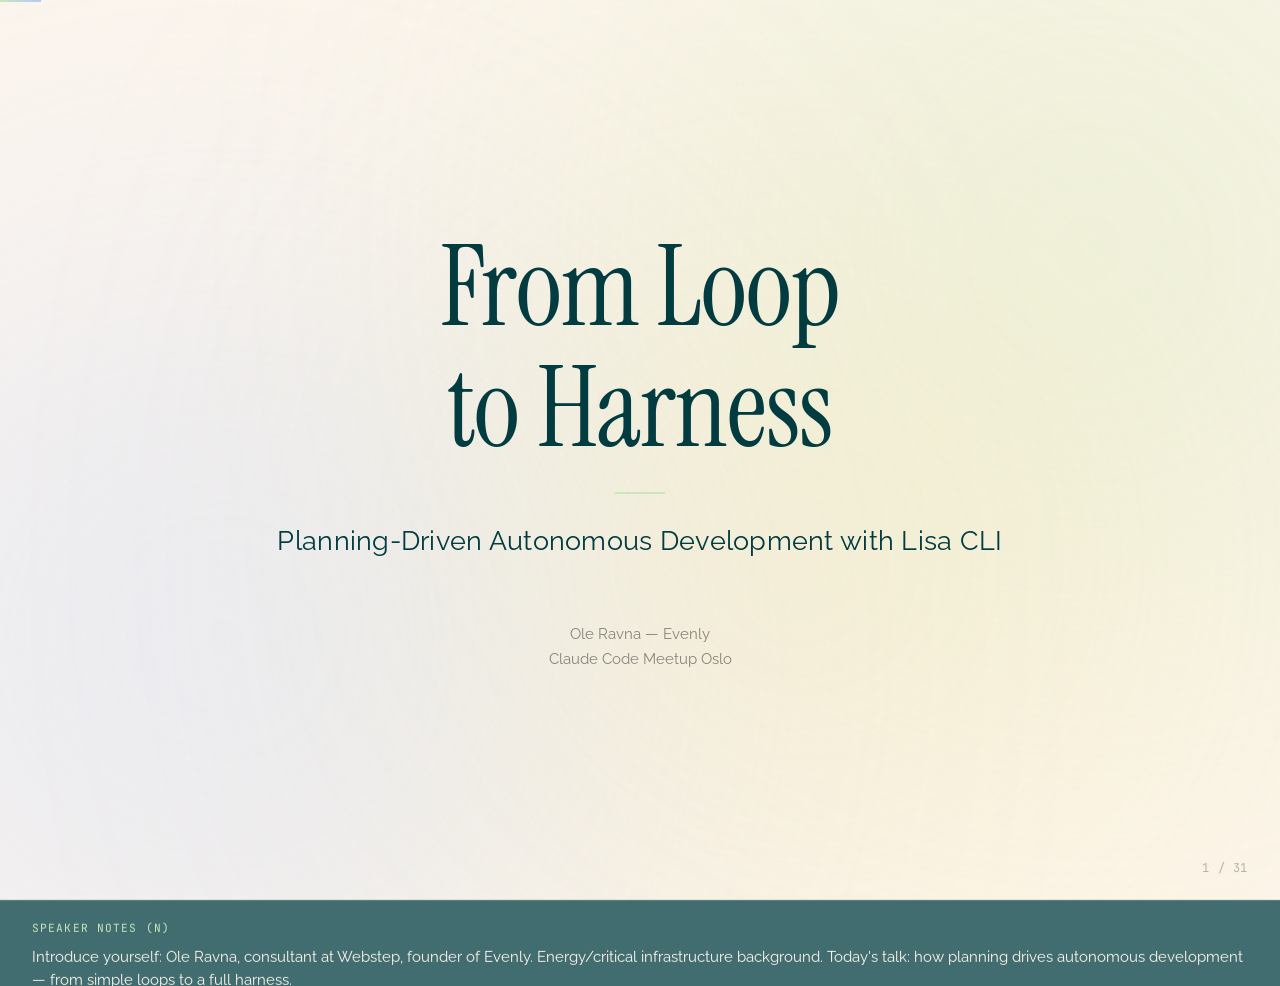
==== commit 1d5f11d0: "style: Creative redesign with grain, stagger, glow, act labels - Film grain texture overlay for tact" ====
--- a/index.html
+++ b/index.html
@@ -428,6 +428,86 @@
   33% { transform: translate(30px, -30px) scale(1.05); }
   66% { transform: translate(-20px, 20px) scale(0.95); }
 }
+
+/* ── Film grain overlay ── */
+.grain {
+  position: fixed;
+  inset: 0;
+  z-index: 0;
+  pointer-events: none;
+  opacity: 0.035;
+  background-image: url("data:image/svg+xml,%3Csvg viewBox='0 0 256 256' xmlns='http://www.w3.org/2000/svg'%3E%3Cfilter id='n'%3E%3CfeTurbulence type='fractalNoise' baseFrequency='0.85' numOctaves='4' stitchTiles='stitch'/%3E%3C/filter%3E%3Crect width='100%25' height='100%25' filter='url(%23n)'/%3E%3C/svg%3E");
+  background-size: 256px 256px;
+}
+
+/* ── Staggered content reveal ── */
+.slide.active > * {
+  animation: fadeUp 0.5s cubic-bezier(0.22, 1, 0.36, 1) both;
+}
+.slide.active > *:nth-child(1) { animation-delay: 0.05s; }
+.slide.active > *:nth-child(2) { animation-delay: 0.12s; }
+.slide.active > *:nth-child(3) { animation-delay: 0.19s; }
+.slide.active > *:nth-child(4) { animation-delay: 0.26s; }
+.slide.active > *:nth-child(5) { animation-delay: 0.33s; }
+.slide.active > *:nth-child(6) { animation-delay: 0.40s; }
+
+@keyframes fadeUp {
+  from { opacity: 0; transform: translateY(12px); }
+  to { opacity: 1; transform: translateY(0); }
+}
+
+/* ── Terminal glow ── */
+.terminal {
+  position: relative;
+}
+.terminal::before {
+  content: '';
+  position: absolute;
+  inset: -1px;
+  border-radius: 13px;
+  background: linear-gradient(135deg, rgba(202,231,185,0.15), rgba(175,203,255,0.08));
+  z-index: -1;
+  filter: blur(16px);
+  opacity: 0.6;
+}
+
+/* ── Section title decoration ── */
+.slide.section-title .act-label {
+  font-family: 'JetBrains Mono', monospace;
+  font-size: 0.7rem;
+  letter-spacing: 0.2em;
+  text-transform: uppercase;
+  color: rgba(202,231,185,0.45);
+  margin-bottom: 1.5rem;
+}
+.slide.section-title h1::after {
+  content: '';
+  display: block;
+  width: 60px;
+  height: 2px;
+  background: var(--mint);
+  margin: 1rem auto 0;
+  opacity: 0.4;
+}
+
+/* ── Key message assertion number ── */
+.slide.key-message {
+  position: relative;
+}
+.slide.key-message .assertion-num {
+  position: absolute;
+  top: 50%;
+  right: 8%;
+  transform: translateY(-50%);
+  font-family: 'Instrument Serif', serif;
+  font-size: clamp(8rem, 20vw, 18rem);
+  font-weight: 400;
+  color: var(--teal);
+  opacity: 0.04;
+  line-height: 1;
+  pointer-events: none;
+  user-select: none;
+}
 </style>
 </head>
 <body>
@@ -437,6 +517,7 @@
   <div class="blob blob-2"></div>
   <div class="blob blob-3"></div>
 </div>
+<div class="grain" aria-hidden="true"></div>
 <div class="progress-bar" id="progressBar"></div>
 
 <div class="presentation" id="presentation">
@@ -447,7 +528,8 @@
 
 <!-- Slide 1: Title -->
 <div class="slide active" data-notes="Introduce yourself: Ole Ravna, consultant at Webstep, founder of Evenly. Energy/critical infrastructure background. Today's talk: how planning drives autonomous development — from simple loops to a full harness.">
-  <h1 style="font-size:clamp(3.5rem,9vw,7rem)">From Loop<br>to Harness</h1>
+  <h1 style="font-size:clamp(3.5rem,9vw,7rem);margin-bottom:0.2em">From Loop<br>to Harness</h1>
+  <div style="width:50px;height:2px;background:var(--mint);margin:0 auto 1.5rem;opacity:0.5"></div>
   <p class="subtitle">Planning-Driven Autonomous Development with Lisa CLI</p>
   <p class="muted" style="margin-top:2.5rem">Ole Ravna &mdash; Evenly</p>
   <p class="muted">Claude Code Meetup Oslo</p>
@@ -492,11 +574,13 @@
 
 <!-- Slide 4: Section title -->
 <div class="slide section-title" data-notes="Act 1: The Ralph Loop. We start with why the simplest approach — just repeating the prompt — actually works, and then why it's not enough.">
+  <div class="act-label">Act I</div>
   <h1>The Ralph Loop</h1>
 </div>
 
 <!-- Slide 5: Assertion 1 -->
 <div class="slide key-message" data-notes="This is our first assertion. Most people obsess over which model generates better code. But the real constraint is what you feed the model. A perfect code generator with a vague prompt produces vague code.">
+  <div class="assertion-num">1</div>
   <blockquote>
     "The value of an AI coding agent is bounded by the quality of its plan, not its code generation."
   </blockquote>
@@ -590,11 +674,13 @@
 
 <!-- Slide 10: Section title -->
 <div class="slide section-title" data-notes="Act 2: If the plan is what matters, then planning isn't a phase before development — it IS development.">
+  <div class="act-label">Act II</div>
   <h1>Planning is<br>Development</h1>
 </div>
 
 <!-- Slide 11: Assertion 2 -->
 <div class="slide key-message" data-notes="Second assertion. If planning drives the output, then planning IS the work. Every developer needs to think like an architect — not because coding is dead, but because the skill is elevated.">
+  <div class="assertion-num">2</div>
   <blockquote>
     "Planning isn't a phase before development &mdash; it is development. Therefore all developers must become architects."
   </blockquote>
@@ -679,6 +765,7 @@
 
 <!-- Slide 15: Section title -->
 <div class="slide section-title" data-notes="Act 3: So how do you actually build this? Let's look at the building blocks that make autonomous development possible.">
+  <div class="act-label">Act III</div>
   <h1>Building Blocks</h1>
 </div>
 
@@ -842,11 +929,13 @@
 
 <!-- Slide 21: Section title -->
 <div class="slide section-title" data-notes="Act 4: Verification. Agents can generate code, but can they verify it's correct? This is the hardest part.">
+  <div class="act-label">Act IV</div>
   <h1>Verification</h1>
 </div>
 
 <!-- Slide 22: Assertion 3 -->
 <div class="slide key-message" data-notes="Third and final assertion. Static analysis, code quality, test coverage — agents are good at these. But business logic verification — does this solve the right problem? — is still fundamentally hard.">
+  <div class="assertion-num">3</div>
   <blockquote>
     "Agents can generate and analyze code, but verifying business correctness is still unsolved."
   </blockquote>
@@ -935,6 +1024,7 @@
 
 <!-- Slide 26: Section title -->
 <div class="slide section-title" data-notes="Time to see it in action. Let's check on what we started at the beginning.">
+  <div class="act-label">Payoff</div>
   <h1>Demo</h1>
 </div>
 
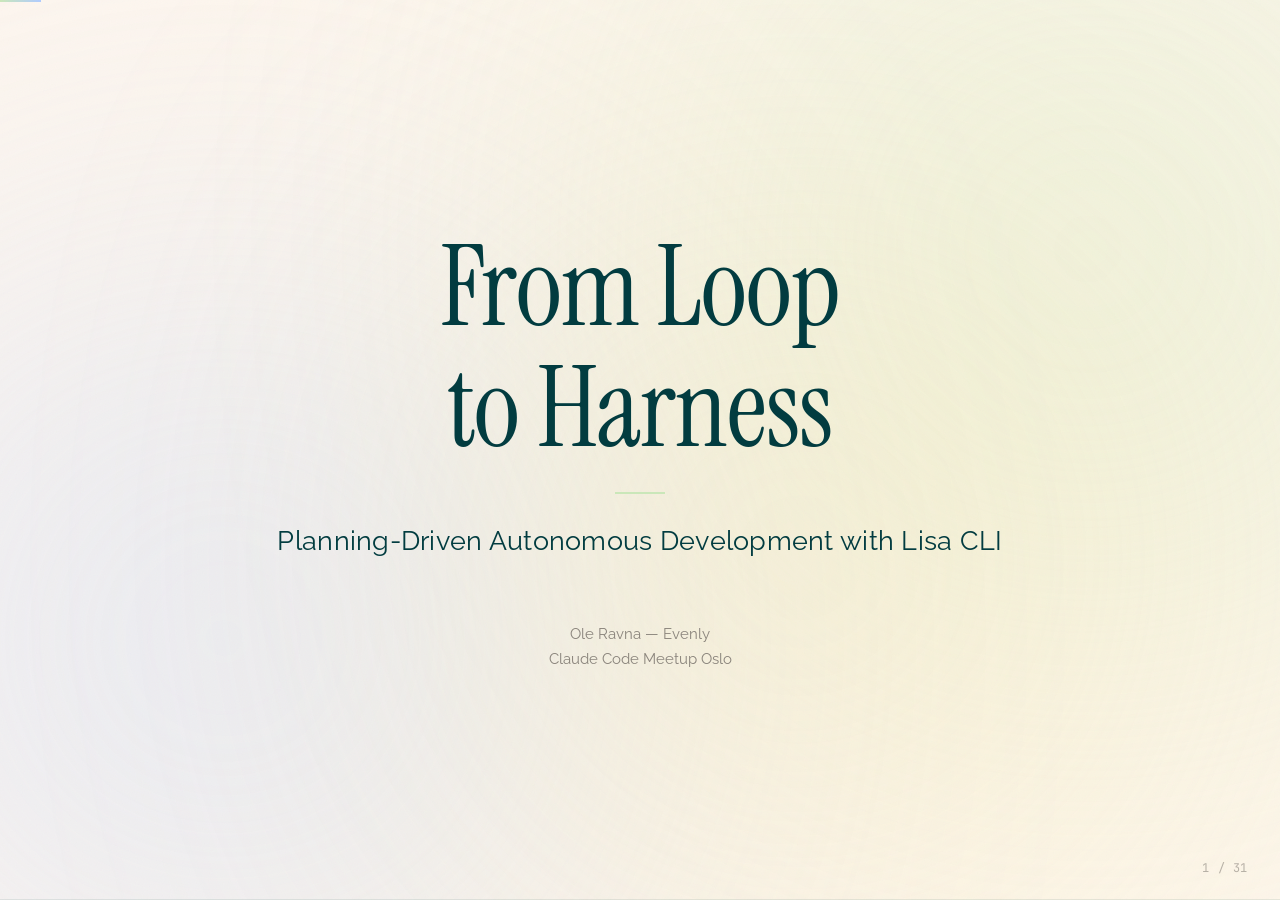
==== commit 36aafc1a: "fix: Fix key-message slides rendering too low in viewport Removed `position: relative` from `.slide." ====
--- a/index.html
+++ b/index.html
@@ -441,7 +441,7 @@
 }
 
 /* ── Staggered content reveal ── */
-.slide.active > * {
+.slide.active > *:not(.assertion-num) {
   animation: fadeUp 0.5s cubic-bezier(0.22, 1, 0.36, 1) both;
 }
 .slide.active > *:nth-child(1) { animation-delay: 0.05s; }
@@ -491,9 +491,6 @@
 }
 
 /* ── Key message assertion number ── */
-.slide.key-message {
-  position: relative;
-}
 .slide.key-message .assertion-num {
   position: absolute;
   top: 50%;
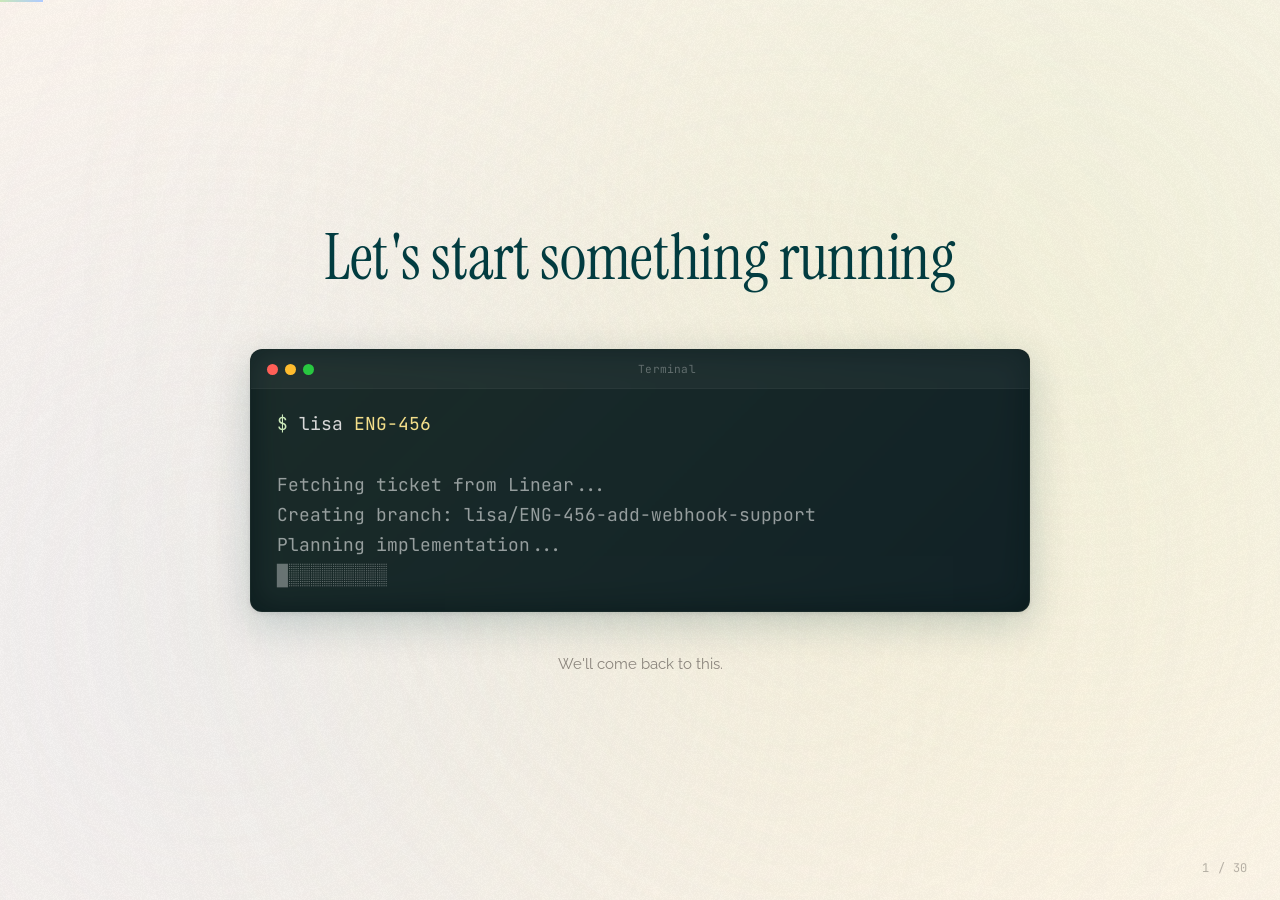
==== commit aead02e3: "feat: revamp presentation content and flow Reorders and significantly rewrites multiple slides for i" ====
--- a/index.html
+++ b/index.html
@@ -3,509 +3,11 @@
 <head>
 <meta charset="UTF-8">
 <meta name="viewport" content="width=device-width, initial-scale=1.0">
-<title>From Loop to Harness — Planning-Driven Autonomous Development with Lisa CLI</title>
+<title>Stop Coding, Start Planning — What the Ralph Loop Taught Me</title>
 <link rel="preconnect" href="https://fonts.googleapis.com">
 <link rel="preconnect" href="https://fonts.gstatic.com" crossorigin>
 <link href="https://fonts.googleapis.com/css2?family=Instrument+Serif:wght@400;700&family=JetBrains+Mono:wght@400;500&family=Raleway:wght@400;500;600&display=swap" rel="stylesheet">
-<style>
-*, *::before, *::after { box-sizing: border-box; margin: 0; padding: 0; }
-
-:root {
-  --teal: #023c40;
-  --teal-hover: #02484d;
-  --mint: #cae7b9;
-  --mint-text: #2e7d50;
-  --blue: #afcbff;
-  --yellow: #f3de8a;
-  --yellow-text: #b86e1d;
-  --cream: #fff7ee;
-  --soft: #f4f6f5;
-  --muted: #8a847c;
-  --burgundy: #3e2a35;
-  --terminal-bg: #0a1a1c;
-  --slide-transition: 0.45s cubic-bezier(0.22, 1, 0.36, 1);
-}
-
-html, body {
-  width: 100%; height: 100%;
-  font-family: 'Raleway', sans-serif;
-  background: transparent;
-  color: var(--teal);
-  overflow: hidden;
-}
-
-/* ── Progress bar ── */
-.progress-bar {
-  position: fixed; top: 0; left: 0; height: 2px;
-  background: linear-gradient(90deg, var(--mint), var(--blue));
-  z-index: 100; transition: width 0.4s cubic-bezier(0.22, 1, 0.36, 1);
-}
-
-/* ── Presentation container ── */
-.presentation {
-  width: 100%; height: 100%;
-  position: relative;
-  z-index: 1;
-}
-
-/* ── Slide base ── */
-.slide {
-  position: absolute; inset: 0;
-  display: flex; flex-direction: column;
-  justify-content: center; align-items: center;
-  padding: clamp(2.5rem, 6vw, 7rem) clamp(3rem, 8vw, 10rem);
-  opacity: 0;
-  transform: translateX(50px);
-  transition: opacity var(--slide-transition), transform var(--slide-transition);
-  pointer-events: none;
-  text-align: center;
-  background: transparent;
-}
-.slide.active {
-  opacity: 1; transform: translateX(0);
-  pointer-events: auto;
-}
-.slide.prev {
-  opacity: 0; transform: translateX(-50px);
-}
-
-/* ── Slide variants ── */
-.slide.bg-soft { background: transparent; }
-.slide.bg-teal {
-  background: var(--teal);
-  color: var(--cream);
-}
-.slide.bg-teal h1, .slide.bg-teal h2, .slide.bg-teal h3 { color: var(--mint); }
-.slide.bg-teal .muted { color: rgba(255,247,238,0.6); }
-
-.slide.section-title {
-  background: var(--teal);
-  color: var(--cream);
-  background-image: radial-gradient(ellipse 80% 60% at 50% 50%, rgba(202,231,185,0.1) 0%, transparent 70%);
-}
-.slide.section-title h1 {
-  font-family: 'Instrument Serif', serif;
-  font-size: clamp(3.5rem, 10vw, 8rem);
-  font-weight: 400;
-  color: var(--mint);
-  letter-spacing: -0.01em;
-  line-height: 1.05;
-}
-
-.slide.key-message {
-  background-image: radial-gradient(circle at 30% 50%, rgba(202,231,185,0.06) 0%, transparent 50%);
-}
-.slide.key-message blockquote {
-  font-family: 'Instrument Serif', serif;
-  font-size: clamp(1.8rem, 3.8vw, 3.2rem);
-  font-style: italic;
-  color: var(--teal);
-  max-width: 850px;
-  line-height: 1.35;
-  border-left: 5px solid var(--mint);
-  padding-left: 2rem;
-  text-align: left;
-}
-
-/* ── Typography ── */
-h1 {
-  font-family: 'Instrument Serif', serif;
-  font-size: clamp(3.2rem, 7.5vw, 6rem);
-  font-weight: 400;
-  margin-bottom: 0.4em;
-  color: var(--teal);
-  line-height: 1.08;
-  letter-spacing: -0.01em;
-}
-h2 {
-  font-family: 'Instrument Serif', serif;
-  font-size: clamp(2.4rem, 5vw, 4rem);
-  font-weight: 400;
-  margin-bottom: 0.5em;
-  color: var(--teal);
-  letter-spacing: -0.005em;
-  line-height: 1.1;
-}
-h3 {
-  font-family: 'Raleway', sans-serif;
-  font-size: clamp(0.85rem, 1.4vw, 1.1rem);
-  font-weight: 600;
-  margin-bottom: 0.6em;
-  text-transform: uppercase;
-  letter-spacing: 0.08em;
-  color: var(--teal);
-}
-p, li {
-  font-size: clamp(1.05rem, 1.7vw, 1.4rem);
-  line-height: 1.65;
-  max-width: 800px;
-}
-.subtitle {
-  font-family: 'Raleway', sans-serif;
-  font-size: clamp(1.15rem, 2.2vw, 1.7rem);
-  color: var(--teal);
-  opacity: 0.55;
-  margin-bottom: 1.2rem;
-  font-weight: 400;
-  letter-spacing: 0.01em;
-}
-.muted {
-  color: var(--muted);
-  font-size: clamp(0.85rem, 1.2vw, 1rem);
-}
-ul { list-style: none; text-align: left; }
-ul li { padding: 0.4em 0; padding-left: 1.6em; position: relative; }
-ul li::before {
-  content: ''; position: absolute; left: 0; top: 0.75em;
-  width: 6px; height: 6px; border-radius: 50%;
-  background: var(--mint);
-}
-.slide.bg-teal ul li::before { background: var(--mint); }
-.two-col {
-  display: grid;
-  grid-template-columns: 1fr 1fr;
-  gap: 2rem;
-  width: 100%;
-  max-width: 1000px;
-  text-align: left;
-}
-.two-col > div { display: flex; flex-direction: column; }
-.two-col h3 { text-align: center; }
-
-.content-left { text-align: left; max-width: 900px; width: 100%; }
-
-.highlight { color: var(--mint-text); }
-.highlight-yellow { color: var(--yellow-text); }
-.highlight-blue { color: var(--blue); }
-
-.badge {
-  display: inline-block;
-  padding: 0.2em 0.65em;
-  border-radius: 5px;
-  font-size: 0.82em;
-  font-weight: 500;
-  font-family: 'JetBrains Mono', monospace;
-  letter-spacing: 0.01em;
-}
-.badge-mint { background: var(--mint); color: var(--teal); }
-.badge-yellow { background: var(--yellow); color: var(--teal); }
-.badge-blue { background: var(--blue); color: var(--teal); }
-
-/* ── Terminal block ── */
-.terminal {
-  background: var(--terminal-bg);
-  border-radius: 12px;
-  overflow: hidden;
-  width: 100%;
-  max-width: 780px;
-  text-align: left;
-  box-shadow: 0 2px 4px rgba(0,0,0,0.08), 0 12px 40px rgba(2,60,64,0.2);
-  margin: 1rem auto;
-  border: 1px solid rgba(202,231,185,0.08);
-}
-.terminal-bar {
-  display: flex; align-items: center; gap: 7px;
-  padding: 12px 16px;
-  background: rgba(255,255,255,0.04);
-  border-bottom: 1px solid rgba(255,255,255,0.04);
-}
-.terminal-dot {
-  width: 11px; height: 11px; border-radius: 50%;
-}
-.terminal-dot.red { background: #ff5f57; }
-.terminal-dot.yellow { background: #febc2e; }
-.terminal-dot.green { background: #28c840; }
-.terminal-bar .terminal-title {
-  flex: 1; text-align: center;
-  font-family: 'JetBrains Mono', monospace;
-  font-size: 0.7rem;
-  color: rgba(255,255,255,0.3);
-  letter-spacing: 0.02em;
-}
-.terminal-body {
-  padding: 1.2rem 1.6rem;
-  font-family: 'JetBrains Mono', monospace;
-  font-size: clamp(0.72rem, 1.1vw, 0.92rem);
-  line-height: 1.7;
-  color: #d8d8d8;
-  overflow-x: auto;
-}
-.terminal-body .prompt { color: var(--mint); }
-.terminal-body .flag { color: var(--blue); }
-.terminal-body .string { color: var(--yellow); }
-.terminal-body .comment { color: #6a8a6d; }
-.terminal-body .keyword { color: #c792ea; }
-.terminal-body .fn { color: #82aaff; }
-.terminal-body .dim { color: rgba(255,255,255,0.35); }
-.terminal-body .output { color: rgba(255,255,255,0.55); }
-
-/* Smaller terminal variant */
-.terminal.small { max-width: 650px; }
-.terminal.small .terminal-body { font-size: clamp(0.65rem, 0.95vw, 0.82rem); padding: 1rem 1.3rem; }
-
-/* ── Diagram block ── */
-.diagram {
-  font-family: 'JetBrains Mono', monospace;
-  font-size: clamp(0.7rem, 1vw, 0.9rem);
-  line-height: 1.65;
-  white-space: pre;
-  color: var(--teal);
-  background: var(--soft);
-  border-radius: 12px;
-  padding: 1.8rem 2.2rem;
-  text-align: left;
-  max-width: 820px;
-  margin: 1rem auto;
-  overflow-x: auto;
-  border: 1px solid rgba(2,60,64,0.06);
-}
-.slide.bg-teal .diagram {
-  background: rgba(255,255,255,0.06);
-  color: var(--cream);
-}
-.diagram .hl { color: var(--mint-text); font-weight: 500; }
-.diagram .hl-blue { color: var(--blue); }
-.diagram .hl-yellow { color: var(--yellow-text); }
-.slide.bg-teal .diagram .hl { color: var(--mint); }
-.slide.bg-teal .diagram .hl-yellow { color: var(--yellow); }
-
-/* ── Flow diagram boxes ── */
-.flow {
-  display: flex;
-  align-items: center;
-  gap: 0.6rem;
-  flex-wrap: wrap;
-  justify-content: center;
-  margin: 1.2rem 0;
-}
-.flow-box {
-  padding: 0.6em 1.2em;
-  border-radius: 8px;
-  font-family: 'JetBrains Mono', monospace;
-  font-size: clamp(0.7rem, 1vw, 0.85rem);
-  font-weight: 500;
-  white-space: nowrap;
-  letter-spacing: 0.01em;
-}
-.flow-box.teal { background: var(--teal); color: var(--cream); }
-.flow-box.mint { background: var(--mint); color: var(--teal); }
-.flow-box.yellow { background: var(--yellow); color: var(--teal); }
-.flow-box.blue { background: var(--blue); color: var(--teal); }
-.flow-arrow { font-size: 1rem; color: var(--muted); opacity: 0.6; }
-
-/* ── Controls ── */
-.slide-counter {
-  position: fixed; bottom: 1.5rem; right: 2rem;
-  font-family: 'JetBrains Mono', monospace;
-  font-size: 0.75rem;
-  color: var(--muted);
-  opacity: 0.6;
-  z-index: 50;
-  user-select: none;
-  letter-spacing: 0.05em;
-}
-
-/* ── Speaker notes overlay ── */
-.speaker-notes {
-  position: fixed; bottom: 0; left: 0; right: 0;
-  max-height: 30vh;
-  background: rgba(2,60,64,0.75);
-  backdrop-filter: blur(20px);
-  -webkit-backdrop-filter: blur(20px);
-  color: var(--cream);
-  padding: 1.2rem 2rem;
-  font-size: 0.95rem;
-  line-height: 1.55;
-  z-index: 200;
-  transform: translateY(100%);
-  transition: transform 0.3s ease;
-  overflow-y: auto;
-  border-top: 1px solid rgba(202,231,185,0.2);
-}
-.speaker-notes.visible { transform: translateY(0); }
-.speaker-notes-label {
-  font-family: 'JetBrains Mono', monospace;
-  font-size: 0.7rem;
-  text-transform: uppercase;
-  letter-spacing: 0.1em;
-  color: var(--mint);
-  margin-bottom: 0.5rem;
-}
-
-/* ── Overview mode ── */
-.overview-grid {
-  position: fixed; inset: 0;
-  background: var(--teal);
-  z-index: 300;
-  display: none;
-  overflow-y: auto;
-  padding: 2rem;
-}
-.overview-grid.visible { display: grid; grid-template-columns: repeat(auto-fill, minmax(240px, 1fr)); gap: 1rem; align-content: start; }
-.overview-thumb {
-  background: var(--cream);
-  border-radius: 8px;
-  padding: 0.8rem;
-  cursor: pointer;
-  aspect-ratio: 16/10;
-  display: flex; flex-direction: column; justify-content: center; align-items: center;
-  font-size: 0.55rem;
-  overflow: hidden;
-  border: 2px solid transparent;
-  transition: border-color 0.2s, transform 0.15s;
-}
-.overview-thumb:hover { border-color: var(--mint); transform: scale(1.03); }
-.overview-thumb.current { border-color: var(--mint); }
-.overview-thumb-number {
-  font-family: 'JetBrains Mono', monospace;
-  font-size: 0.7rem;
-  color: var(--muted);
-  margin-bottom: 0.3rem;
-}
-.overview-thumb-title {
-  font-family: 'Instrument Serif', serif;
-  font-size: 0.9rem;
-  color: var(--teal);
-  text-align: center;
-}
-
-/* ── Cursor hide in fullscreen ── */
-body.hide-cursor, body.hide-cursor * { cursor: none !important; }
-
-/* ── Responsive ── */
-@media (max-width: 768px) {
-  .two-col { grid-template-columns: 1fr; }
-  .terminal { max-width: 100%; }
-}
-
-/* ── Background blobs (aurora effect) ── */
-.bg-blobs {
-  position: fixed;
-  inset: 0;
-  z-index: 0;
-  overflow: hidden;
-  pointer-events: none;
-  background: var(--cream);
-}
-
-.blob {
-  position: absolute;
-  border-radius: 50%;
-  filter: blur(220px);
-  opacity: 0.4;
-  animation: float 20s ease-in-out infinite;
-}
-
-.blob-1 {
-  width: 60vw;
-  height: 60vw;
-  background: var(--mint);
-  top: -15%;
-  right: -15%;
-  animation-delay: 0s;
-}
-
-.blob-2 {
-  width: 55vw;
-  height: 55vw;
-  background: var(--blue);
-  bottom: -10%;
-  left: -10%;
-  animation-delay: -7s;
-}
-
-.blob-3 {
-  width: 45vw;
-  height: 45vw;
-  background: var(--yellow);
-  top: 30%;
-  left: 40%;
-  animation-delay: -14s;
-}
-
-@keyframes float {
-  0%, 100% { transform: translate(0, 0) scale(1); }
-  33% { transform: translate(30px, -30px) scale(1.05); }
-  66% { transform: translate(-20px, 20px) scale(0.95); }
-}
-
-/* ── Film grain overlay ── */
-.grain {
-  position: fixed;
-  inset: 0;
-  z-index: 0;
-  pointer-events: none;
-  opacity: 0.035;
-  background-image: url("data:image/svg+xml,%3Csvg viewBox='0 0 256 256' xmlns='http://www.w3.org/2000/svg'%3E%3Cfilter id='n'%3E%3CfeTurbulence type='fractalNoise' baseFrequency='0.85' numOctaves='4' stitchTiles='stitch'/%3E%3C/filter%3E%3Crect width='100%25' height='100%25' filter='url(%23n)'/%3E%3C/svg%3E");
-  background-size: 256px 256px;
-}
-
-/* ── Staggered content reveal ── */
-.slide.active > *:not(.assertion-num) {
-  animation: fadeUp 0.5s cubic-bezier(0.22, 1, 0.36, 1) both;
-}
-.slide.active > *:nth-child(1) { animation-delay: 0.05s; }
-.slide.active > *:nth-child(2) { animation-delay: 0.12s; }
-.slide.active > *:nth-child(3) { animation-delay: 0.19s; }
-.slide.active > *:nth-child(4) { animation-delay: 0.26s; }
-.slide.active > *:nth-child(5) { animation-delay: 0.33s; }
-.slide.active > *:nth-child(6) { animation-delay: 0.40s; }
-
-@keyframes fadeUp {
-  from { opacity: 0; transform: translateY(12px); }
-  to { opacity: 1; transform: translateY(0); }
-}
-
-/* ── Terminal glow ── */
-.terminal {
-  position: relative;
-}
-.terminal::before {
-  content: '';
-  position: absolute;
-  inset: -1px;
-  border-radius: 13px;
-  background: linear-gradient(135deg, rgba(202,231,185,0.15), rgba(175,203,255,0.08));
-  z-index: -1;
-  filter: blur(16px);
-  opacity: 0.6;
-}
-
-/* ── Section title decoration ── */
-.slide.section-title .act-label {
-  font-family: 'JetBrains Mono', monospace;
-  font-size: 0.7rem;
-  letter-spacing: 0.2em;
-  text-transform: uppercase;
-  color: rgba(202,231,185,0.45);
-  margin-bottom: 1.5rem;
-}
-.slide.section-title h1::after {
-  content: '';
-  display: block;
-  width: 60px;
-  height: 2px;
-  background: var(--mint);
-  margin: 1rem auto 0;
-  opacity: 0.4;
-}
-
-/* ── Key message assertion number ── */
-.slide.key-message .assertion-num {
-  position: absolute;
-  top: 50%;
-  right: 8%;
-  transform: translateY(-50%);
-  font-family: 'Instrument Serif', serif;
-  font-size: clamp(8rem, 20vw, 18rem);
-  font-weight: 400;
-  color: var(--teal);
-  opacity: 0.04;
-  line-height: 1;
-  pointer-events: none;
-  user-select: none;
-}
-</style>
+<link rel="stylesheet" href="styles.css">
 </head>
 <body>
 
@@ -523,28 +25,8 @@
      OPENING (1-3)
      ════════════════════════════════════════════ -->
 
-<!-- Slide 1: Title -->
-<div class="slide active" data-notes="Introduce yourself: Ole Ravna, consultant at Webstep, founder of Evenly. Energy/critical infrastructure background. Today's talk: how planning drives autonomous development — from simple loops to a full harness.">
-  <h1 style="font-size:clamp(3.5rem,9vw,7rem);margin-bottom:0.2em">From Loop<br>to Harness</h1>
-  <div style="width:50px;height:2px;background:var(--mint);margin:0 auto 1.5rem;opacity:0.5"></div>
-  <p class="subtitle">Planning-Driven Autonomous Development with Lisa CLI</p>
-  <p class="muted" style="margin-top:2.5rem">Ole Ravna &mdash; Evenly</p>
-  <p class="muted">Claude Code Meetup Oslo</p>
-</div>
-
-<!-- Slide 2: Disclaimer -->
-<div class="slide" data-notes="Important caveat: this entire presentation is an experiment in AI-generated content. All slides built in raw HTML with pure vibing.">
-  <div style="display:flex;flex-direction:column;align-items:center;justify-content:center;gap:2rem;height:100%">
-    <img src="disclaimer.png" alt="AI experiment" style="max-width:600px;width:90%;border-radius:12px;box-shadow:0 8px 24px rgba(0,0,0,0.15)">
-    <p style="font-size:clamp(1.1rem,2.5vw,1.6rem);text-align:center;max-width:800px;line-height:1.6">
-      <span class="badge badge-mint">Disclaimer:</span> this entire presentation is an AI experiment.<br>
-      All slides built in raw HTML with pure vibing.
-    </p>
-  </div>
-</div>
-
-<!-- Slide 3: Kick off demo -->
-<div class="slide" data-notes="DEMO: Start Lisa on a prepared ticket in the terminal. Leave it running visibly in the background. We'll come back to it at the end.">
+<!-- Slide 1: Kick off demo -->
+<div class="slide active" data-notes="DEMO: Start Lisa on a prepared ticket in the terminal. Leave it running visibly in the background. We'll come back to it at the end.">
   <h2>Let's start something running</h2>
   <div class="terminal" style="margin-top:1.5rem">
     <div class="terminal-bar">
@@ -565,14 +47,94 @@
   <p class="muted" style="margin-top:1.5rem">We'll come back to this.</p>
 </div>
 
+<!-- Slide 2: Title -->
+<div class="slide" data-notes="Introduce yourself: Ole Ravna, founder of Evenly. Energy/critical infrastructure background. Today's talk: what the Ralph Loop taught me about planning-driven autonomous development.">
+  <h1 style="font-size:clamp(3.5rem,9vw,7rem);margin-bottom:0.2em">Stop Coding,<br>Start Planning</h1>
+  <div style="width:50px;height:2px;background:var(--mint);margin:0 auto 1.5rem;opacity:0.5"></div>
+  <p class="subtitle">What the Ralph Loop Taught Me</p>
+  <p class="muted" style="margin-top:2.5rem;font-size:clamp(0.95rem,1.4vw,1.15rem)">Ole Ravna &mdash; Evenly &mdash; ole@evenly.no</p>
+  <p class="muted" style="font-size:clamp(0.9rem,1.3vw,1.05rem)">Claude Code Meetup Oslo</p>
+</div>
+
 <!-- ════════════════════════════════════════════
      ACT 1: THE RALPH LOOP (4-10)
      ════════════════════════════════════════════ -->
 
 <!-- Slide 4: Section title -->
 <div class="slide section-title" data-notes="Act 1: The Ralph Loop. We start with why the simplest approach — just repeating the prompt — actually works, and then why it's not enough.">
-  <div class="act-label">Act I</div>
   <h1>The Ralph Loop</h1>
+</div>
+
+<!-- Slide 6: The Ralph Loop -->
+<div class="slide ralph-slide" data-notes="Credit Geoffrey Huntley and his original post at ghuntley.com/loop. The idea is deceptively simple: read the ticket, plan, implement, test, review, commit, repeat. In its simplest form it's a meme — just repeat the same prompt.">
+  <div class="ralph-content">
+    <h2>The Loop</h2>
+    <p style="margin-bottom:1.5rem" class="muted">Credit: Geoffrey Huntley &mdash; ghuntley.com/loop</p>
+    <div class="ralph-code">
+      <span class="keyword">while true</span>; <span class="keyword">do</span> cat PROMPT.md | claude <span class="flag">-p</span> <span class="flag">--dangerously-skip-permissions</span>; <span class="keyword">done</span>
+    </div>
+  </div>
+  <img src="ralph.png" alt="Ralph Wiggum" class="ralph-img">
+</div>
+
+<!-- Slide: A more realistic loop -->
+<div class="slide" data-notes="This is a real example of the Ralph loop in practice. A bash for-loop iterates N times, calling Claude in headless mode with acceptEdits permissions. The two key files are prd.json (the plan) and progress.txt (accumulated context). Each iteration reads both, works on the highest-priority feature, updates progress, and commits.">
+  <h2>A more realistic loop</h2>
+  <p class="muted" style="margin-bottom:0.5rem">Simplified from Matt Pocock's video on his use of the Ralph loop</p>
+  <div class="terminal" style="margin-top:1rem;max-width:820px">
+    <div class="terminal-bar">
+      <div class="terminal-dot red"></div>
+      <div class="terminal-dot yellow"></div>
+      <div class="terminal-dot green"></div>
+      <span class="terminal-title">loop.sh</span>
+    </div>
+    <div class="terminal-body" style="font-size:clamp(0.62rem,0.9vw,0.82rem);white-space:pre;line-height:1.55"><span class="keyword">for</span> ((i=1; i&lt;=$MAX_ITERATIONS; i++)); <span class="keyword">do</span>
+  echo <span class="string">"Iteration $i"</span>
+  result=$(claude <span class="flag">--permission-mode</span> acceptEdits \
+    <span class="flag">-p</span> <span class="string">"<span style="background:rgba(202,231,185,0.3);color:var(--mint);font-weight:500;padding:1px 2px;border-radius:2px">@plans/product-requirement-document.json</span> <span style="background:rgba(202,231,185,0.3);color:var(--mint);font-weight:500;padding:1px 2px;border-radius:2px">@progress.txt</span> \
+    1. Find the highest-priority feature to work on. \
+    2. Check that types and tests pass. \
+    3. Update the PRD with the work that was done. \
+    4. Append your progress to progress.txt. \
+    5. Make a git commit of that feature. \
+    ONLY WORK ON A SINGLE FEATURE."</span>)
+<span class="keyword">done</span></div>
+  </div>
+  <p class="muted" style="margin-top:0.8rem;font-size:clamp(0.75rem,1vw,0.9rem)"><span style="color:var(--yellow-text)">@plans/product-requirement-document.json</span> &mdash; the plan &nbsp;&nbsp; <span style="color:var(--yellow-text)">@progress.txt</span> &mdash; accumulated context</p>
+</div>
+
+<!-- Slide 7: Why repetition works -->
+<div class="slide" data-notes="Why does looping help? Long conversations suffer from context rot — the model loses focus as context grows. Each fresh iteration resets the context window with a clean prompt plus accumulated results. Short, focused calls beat one long sprawling session.">
+  <h2>Why does repetition work?</h2>
+  <p style="margin-bottom:1rem">Long sessions suffer from <strong>context rot</strong>. Each loop resets to <span class="badge badge-mint">clean prompt + accumulated progress</span>.</p>
+  <svg viewBox="0 0 500 220" style="width:100%;max-width:600px;margin:1rem auto;display:block" xmlns="http://www.w3.org/2000/svg">
+    <!-- Axis -->
+    <line x1="60" y1="20" x2="60" y2="180" stroke="#023c40" stroke-width="1.5" opacity="0.25"/>
+    <line x1="60" y1="180" x2="460" y2="180" stroke="#023c40" stroke-width="1.5" opacity="0.25"/>
+    <text x="30" y="105" text-anchor="middle" fill="#023c40" font-family="'Raleway',sans-serif" font-size="12" transform="rotate(-90 30 105)">Output quality</text>
+    <text x="260" y="205" text-anchor="middle" fill="#023c40" font-family="'Raleway',sans-serif" font-size="12">Task length</text>
+    <!-- Looped calls (sawtooth staying high) -->
+    <path d="M60 40 L130 52 L135 40 L205 52 L210 40 L280 52 L285 40 L355 52 L360 40 L430 52 L435 40 L460 44" stroke="#2e7d50" stroke-width="3" fill="none"/>
+    <text x="390" y="28" fill="#2e7d50" font-family="'Raleway',sans-serif" font-size="12" font-weight="600">Looped calls</text>
+    <!-- Single session (holds then drops sharply) -->
+    <path d="M60 40 C120 42 180 48 230 55 C260 62 280 80 300 110 C320 140 360 158 460 165" stroke="#b86e1d" stroke-width="3" fill="none"/>
+    <text x="390" y="175" fill="#b86e1d" font-family="'Raleway',sans-serif" font-size="12" font-weight="600">Single session</text>
+    <!-- Break point marker -->
+    <line x1="265" y1="25" x2="265" y2="180" stroke="#b86e1d" stroke-width="1" stroke-dasharray="4 3" opacity="0.5"/>
+    <text x="265" y="18" text-anchor="middle" fill="#b86e1d" font-family="'Raleway',sans-serif" font-size="10" opacity="0.7">context rot</text>
+  </svg>
+</div>
+
+<!-- Slide 8: High quality input -->
+<div class="slide" data-notes="Autonomous agents are bounded by the quality of their input. The real work has shifted — it's no longer coding, it's crafting the prompt. And we already have better tools than markdown files for this: project management tools like Linear.">
+  <h2>Autonomous agents require high quality input</h2>
+  <p style="margin-bottom:1.5rem;font-size:clamp(1.6rem,3vw,2.5rem)">💩 in = 💩 out</p>
+  <p style="max-width:700px;margin-bottom:1rem">
+    We've moved the <span class="badge badge-mint">real work earlier</span>
+  </p>
+  <p style="max-width:700px">
+    The work now isn't coding &mdash; it's making the prompt
+  </p>
 </div>
 
 <!-- Slide 5: Assertion 1 -->
@@ -581,88 +143,7 @@
   <blockquote>
     "The value of an AI coding agent is bounded by the quality of its plan, not its code generation."
   </blockquote>
-</div>
-
-<!-- Slide 6: The Ralph Loop -->
-<div class="slide" data-notes="Credit Geoffrey Huntley and his original post at ghuntley.com/loop. The idea is deceptively simple: read the ticket, plan, implement, test, review, commit, repeat. In its simplest form it's a meme — just repeat the same prompt.">
-  <h2>The Loop</h2>
-  <p style="margin-bottom:0.5rem" class="muted">Credit: Geoffrey Huntley &mdash; ghuntley.com/loop</p>
-  <div class="flow" style="margin-top:1.5rem">
-    <div class="flow-box teal">Read ticket</div>
-    <div class="flow-arrow">&rarr;</div>
-    <div class="flow-box mint">Plan</div>
-    <div class="flow-arrow">&rarr;</div>
-    <div class="flow-box teal">Implement</div>
-    <div class="flow-arrow">&rarr;</div>
-    <div class="flow-box mint">Test</div>
-    <div class="flow-arrow">&rarr;</div>
-    <div class="flow-box teal">Review</div>
-    <div class="flow-arrow">&rarr;</div>
-    <div class="flow-box yellow">Commit</div>
-  </div>
-  <svg viewBox="0 0 500 60" style="width:100%;max-width:550px;margin:0.5rem auto;display:block" xmlns="http://www.w3.org/2000/svg">
-    <path d="M450 10 Q480 10 480 30 Q480 50 250 50 Q20 50 20 30 Q20 10 50 10" stroke="var(--blue)" stroke-width="2" fill="none" stroke-dasharray="6 4" opacity="0.5"/>
-    <polygon points="47,4 56,10 47,16" fill="var(--blue)" opacity="0.5"/>
-    <text x="250" y="46" text-anchor="middle" fill="var(--blue)" font-family="'Raleway',sans-serif" font-size="12" opacity="0.7">repeat</text>
-  </svg>
-  <p style="margin-top:0.5rem">In its simplest form &mdash; just repeat the same prompt.</p>
-</div>
-
-<!-- Slide 7: Repetition works -->
-<div class="slide" data-notes="This isn't just a meme. Leviathan, Kalman and Matias (2025) showed that prompt repetition won 47 out of 70 benchmark-model combinations with zero losses. No increase in output length or latency — repetition happens in the parallelizable prefill stage. Reasoning models already learn to repeat the user's request via RL — the Ralph loop mirrors what models naturally want to do.">
-  <h2>Repetition actually works</h2>
-  <p style="margin-bottom:1.5rem" class="muted">Leviathan, Kalman &amp; Matias (2025) &mdash; arxiv.org/abs/2512.14982</p>
-  <div class="two-col" style="max-width:850px">
-    <div>
-      <div class="diagram" style="text-align:center;font-size:clamp(0.8rem,1.1vw,1rem)">
-<span class="hl" style="font-size:2.5em;display:block;margin-bottom:0.3em">47 / 70</span>
-benchmark-model combinations
-where repetition <span class="hl">won</span>
-
-<span class="hl-yellow">0 losses</span></div>
-    </div>
-    <div>
-      <ul>
-        <li>No increase in output length or latency</li>
-        <li>Repetition happens in the parallelizable prefill stage</li>
-        <li>RL-trained reasoning models already repeat the user's request internally</li>
-        <li>The loop mirrors what models naturally want to do</li>
-      </ul>
-    </div>
-  </div>
-</div>
-
-<!-- Slide 8: Structured repetition -->
-<div class="slide" data-notes="Each iteration of the Ralph loop isn't blind repetition — it's repetition with accumulated context. The plan carries forward, test results feed back, review findings get incorporated. This is what separates a productive loop from just hitting run again.">
-  <h2>Structured repetition</h2>
-  <p style="margin-bottom:1.5rem">Each iteration isn't blind &mdash; it's repetition with <span class="badge badge-mint">accumulated context</span>.</p>
-  <div class="diagram" style="max-width:700px">
-<span class="hl">Iteration 1:</span>  prompt + ticket
-<span class="hl">Iteration 2:</span>  prompt + ticket + <span class="hl-blue">test results</span>
-<span class="hl">Iteration 3:</span>  prompt + ticket + test results + <span class="hl-yellow">review findings</span>
-<span class="hl">Iteration 4:</span>  prompt + ticket + test results + review + <span class="hl-blue">fix feedback</span>
-
-Each loop carries forward what came before.</div>
-</div>
-
-<!-- Slide 9: Bounded by input -->
-<div class="slide" data-notes="But the loop is bounded by its input. You can loop forever on a vague ticket and get nowhere. The quality of the plan — not the quality of code generation — is the binding constraint. This is where most people stop.">
-  <h2>Bounded by input</h2>
-  <p style="margin-bottom:1.5rem;font-size:clamp(1.2rem,2vw,1.8rem)">You can loop forever on a vague ticket and get <em>nowhere</em>.</p>
-  <svg viewBox="0 0 500 200" style="width:100%;max-width:550px;margin:1rem auto;display:block" xmlns="http://www.w3.org/2000/svg">
-    <!-- Axis -->
-    <line x1="60" y1="20" x2="60" y2="170" stroke="#023c40" stroke-width="1.5" opacity="0.25"/>
-    <line x1="60" y1="170" x2="460" y2="170" stroke="#023c40" stroke-width="1.5" opacity="0.25"/>
-    <text x="30" y="100" text-anchor="middle" fill="#023c40" font-family="'Raleway',sans-serif" font-size="12" transform="rotate(-90 30 100)">Output quality</text>
-    <text x="260" y="195" text-anchor="middle" fill="#023c40" font-family="'Raleway',sans-serif" font-size="12">Loop iterations</text>
-    <!-- Good plan line -->
-    <path d="M60 150 C120 130 200 70 350 45 L460 40" stroke="#cae7b9" stroke-width="3" fill="none"/>
-    <text x="420" y="32" fill="#cae7b9" font-family="'Raleway',sans-serif" font-size="11" font-weight="600">Good plan</text>
-    <!-- Bad plan line -->
-    <path d="M60 150 C120 145 200 140 350 138 L460 136" stroke="#f3de8a" stroke-width="3" fill="none"/>
-    <text x="420" y="128" fill="#f3de8a" font-family="'Raleway',sans-serif" font-size="11" font-weight="600">Vague ticket</text>
-  </svg>
-  <p><strong>Planning is the leverage point.</strong></p>
+  <p class="muted" style="font-style:normal">&mdash; Ole Ravna</p>
 </div>
 
 <!-- ════════════════════════════════════════════
@@ -671,89 +152,92 @@
 
 <!-- Slide 10: Section title -->
 <div class="slide section-title" data-notes="Act 2: If the plan is what matters, then planning isn't a phase before development — it IS development.">
-  <div class="act-label">Act II</div>
   <h1>Planning is<br>Development</h1>
 </div>
 
 <!-- Slide 11: Assertion 2 -->
 <div class="slide key-message" data-notes="Second assertion. If planning drives the output, then planning IS the work. Every developer needs to think like an architect — not because coding is dead, but because the skill is elevated.">
   <div class="assertion-num">2</div>
-  <blockquote>
+  <blockquote style="margin-bottom:2rem;max-width:1000px;font-size:clamp(1.5rem,3.2vw,2.6rem)">
     "Planning isn't a phase before development &mdash; it is development. Therefore all developers must become architects."
   </blockquote>
+  <p class="muted" style="font-style:normal">&mdash; Also Ole Ravna</p>
 </div>
 
 <!-- Slide 12: The architect anecdote -->
 <div class="slide" data-notes="In my world — energy, critical infrastructure — the organization is cautious about agentic AI. But as an architect I already plan solutions to business problems and hand them to developers to implement. The irony is — what I do today is exactly what every developer will do with agents.">
-  <h2>The architect shift</h2>
+  <h2>Moving from development to planning</h2>
   <div class="two-col" style="margin-top:1.5rem;max-width:900px">
     <div>
       <h3 style="color:var(--muted)">Before agents</h3>
-      <div class="diagram" style="font-size:clamp(0.65rem,0.9vw,0.82rem)">
+      <div class="diagram" style="font-size:clamp(0.8rem,1.1vw,1rem)">
 Architect  →  plans solution
 Developer  →  writes code
-Reviewer   →  checks code
+Developer  →  verifies code
 
 <span class="hl">Only architects plan.</span></div>
     </div>
     <div>
       <h3 style="color:var(--mint-text)">With agents</h3>
-      <div class="diagram" style="font-size:clamp(0.65rem,0.9vw,0.82rem)">
+      <div class="diagram" style="font-size:clamp(0.8rem,1.1vw,1rem)">
 Developer  →  plans solution
 Agent      →  writes code
-Developer  →  reviews code
+Developer  →  verifies code
 
 <span class="hl">Everyone plans.</span></div>
     </div>
   </div>
   <p style="margin-top:1.5rem" class="muted">The shift: from "coding" to "planning and refining."</p>
-</div>
-
-<!-- Slide 13: How Lisa plans -->
-<div class="slide" data-notes="Before writing any code, Lisa explores the codebase and generates 5-20 granular steps. Each step has file operations (create/modify/delete), similar implementations to use as templates. Planning assumptions are tracked explicitly with IDs — every decision is recorded.">
-  <h2>How Lisa plans</h2>
-  <p style="margin-bottom:1rem">Before writing code, Lisa generates <span class="badge badge-mint">5&ndash;20 granular steps</span>.</p>
-  <div class="terminal" style="max-width:700px">
-    <div class="terminal-bar">
-      <div class="terminal-dot red"></div>
-      <div class="terminal-dot yellow"></div>
-      <div class="terminal-dot green"></div>
-      <span class="terminal-title">Lisa plan output</span>
-    </div>
-    <div class="terminal-body" style="font-size:clamp(0.6rem,0.85vw,0.78rem)">
-<span class="string">Step 1:</span> Create WebhookController
-<br><span class="dim">&nbsp;&nbsp;Files: CREATE src/controllers/webhook.ts</span>
-<br><span class="dim">&nbsp;&nbsp;Template: src/controllers/notification.ts</span>
-<br>
-<br><span class="string">Step 2:</span> Add WebhookService with retry logic
-<br><span class="dim">&nbsp;&nbsp;Files: CREATE src/services/webhook.ts</span>
-<br><span class="dim">&nbsp;&nbsp;Template: src/services/email.ts</span>
-<br>
-<br><span class="string">Step 3:</span> Add database migration
-<br><span class="dim">&nbsp;&nbsp;Files: CREATE migrations/20250224_webhooks.sql</span>
-<br>
-<br><span class="flag">Assumptions:</span>
-<br><span class="flag">&nbsp;&nbsp;P.1</span> Using existing auth middleware (not new system)
-<br><span class="flag">&nbsp;&nbsp;P.2</span> PostgreSQL for storage (not Redis)
-    </div>
-  </div>
 </div>
 
 <!-- Slide 14: The implication -->
 <div class="slide" data-notes="If planning is development, then the skill every developer needs is planning. That's what architects do — therefore all developers must become architects. This isn't diminishing coding skill — it's elevating the role. You need deep technical understanding to plan well for agents.">
   <h2>The implication</h2>
-  <div style="max-width:700px;margin:0 auto">
+  <div style="max-width:1400px;margin:0 auto">
     <p style="margin-bottom:1.5rem;font-size:clamp(1.1rem,1.8vw,1.5rem)">
-      If planning is development, the skill every developer needs is <em>planning</em>.
-    </p>
-    <p style="margin-bottom:1.5rem;font-size:clamp(1.1rem,1.8vw,1.5rem)">
-      That's what architects do.
+      If planning is development, the skill every developer needs is planning.
     </p>
     <p style="font-size:clamp(1.1rem,1.8vw,1.5rem)">
-      <strong>This isn't diminishing coding skill &mdash; it's elevating the role.</strong><br>
-      <span class="muted">You need deep technical understanding to plan well for agents.</span>
+      This isn't diminishing coding skill, it's elevating the role.
     </p>
   </div>
+</div>
+
+<!-- Slide: Use project management tools -->
+<div class="slide" data-notes="We already have commonly used tools for planning development tasks — project management tools like Linear, Jira, etc. Instead of planning in markdown files, use the tools your team already knows.">
+  <h2>Why do all agent tools use markdown files for planning?</h2>
+  <p style="max-width:800px;font-size:clamp(1.1rem,1.8vw,1.5rem)">
+    Your team already uses <span class="badge badge-mint">project management tools</span> for planning and tracking progress &mdash; so should your agents
+  </p>
+  <p style="margin-top:1.5rem;font-size:clamp(1.1rem,1.8vw,1.5rem)">We wanted to make a simple harness that does this.</p>
+</div>
+
+<!-- Slide: Introducing Lisa CLI -->
+<div class="slide" data-notes="Lisa is an autonomous looping harness built on Claude Code. It uses Linear for planning and progress tracking — the same tool your team already uses for project management.">
+  <h2>Introducing Lisa CLI</h2>
+  <p class="subtitle">An autonomous looping harness using Linear for planning and progress tracking</p>
+  <div style="display:flex;gap:2rem;align-items:center;justify-content:center;flex-wrap:wrap;margin-top:1.5rem">
+    <div class="terminal" style="max-width:700px;flex:1">
+      <div class="terminal-bar">
+        <div class="terminal-dot red"></div>
+        <div class="terminal-dot yellow"></div>
+        <div class="terminal-dot green"></div>
+        <span class="terminal-title">Terminal</span>
+      </div>
+      <div class="terminal-body" style="font-size:clamp(0.65rem,0.9vw,0.8rem)">
+<span class="prompt">❯</span> lisa <span class="string">ENG-123</span>
+<br><span class="flag">[lisa]</span> Starting Lisa for <span class="string">ENG-123</span>
+<br><span class="flag">[lisa]</span> Max iterations: 30, effort: high, model: opus
+<br><span class="flag">[lisa]</span> Git: commit only (no push)
+<br><span class="flag">[lisa]</span> Ticket: Add webhook support for notifications
+<br><span class="flag">[lisa]</span> No existing branches, creating eng-123-add-webhook-sup
+<br><span class="flag">[lisa]</span> Created branch eng-123-add-webhook-sup
+<br><span class="flag">[lisa]</span> No existing state, starting fresh
+<br><span class="flag">[lisa]</span> Planning... <span class="dim">3s (total: 12s)</span>
+      </div>
+    </div>
+  </div>
+  <img src="lisa.png" alt="Lisa and Ralph" style="position:absolute;right:2rem;top:35%;transform:translateY(-50%);height:clamp(250px,40vh,400px);border-radius:12px">
 </div>
 
 <!-- ════════════════════════════════════════════
@@ -762,79 +246,107 @@
 
 <!-- Slide 15: Section title -->
 <div class="slide section-title" data-notes="Act 3: So how do you actually build this? Let's look at the building blocks that make autonomous development possible.">
-  <div class="act-label">Act III</div>
   <h1>Building Blocks</h1>
 </div>
 
-<!-- Slide 16: Claude Code as a function -->
-<div class="slide" data-notes="claude --print makes Claude Code headless. Not a chatbot — a building block. Add --json-schema and you get structured output: predictable, parseable responses that your state machine can act on. This is the key differentiator between AI as a chatbot and AI as a component.">
-  <h2>Claude Code as a function</h2>
-  <p style="margin-bottom:1rem">Not a chatbot &mdash; a <span class="badge badge-mint">building block</span>.</p>
-  <div class="two-col" style="gap:1.5rem;max-width:95%">
-    <div>
-      <div class="terminal" style="max-width:none">
-        <div class="terminal-bar">
-          <div class="terminal-dot red"></div>
-          <div class="terminal-dot yellow"></div>
-          <div class="terminal-dot green"></div>
-          <span class="terminal-title">Headless mode</span>
-        </div>
-        <div class="terminal-body">
+<!-- Slide 16: Claude Code in headless mode -->
+<div class="slide" data-notes="With --print, Claude runs once and exits — no interaction, just output. It works as a function in your code. Add --json-schema and you get structured output: predictable, parseable responses that your state machine can act on. This is the key differentiator between AI as a chatbot and AI as a component.">
+  <h2>Headless Claude Code</h2>
+  <p style="margin-bottom:0.5rem">With <code>--print</code>, Claude runs once and exits — no interaction, just <span class="badge badge-mint">output</span>. It works as a function in your code.</p>
+  <div style="display:flex;flex-direction:column;gap:0.75rem;margin-top:0.5rem">
+    <div class="terminal">
+      <div class="terminal-bar">
+        <div class="terminal-dot red"></div>
+        <div class="terminal-dot yellow"></div>
+        <div class="terminal-dot green"></div>
+        <span class="terminal-title">Bash</span>
+      </div>
+      <div class="terminal-body">
 <span class="comment"># Call Claude, get output</span>
 <br><span class="prompt">$</span> claude <span class="flag">--print</span> <span class="string">"Explain this code"</span>
 <br>
 <br><span class="comment"># Pipe context in</span>
 <br><span class="prompt">$</span> cat src/auth.ts | claude <span class="flag">-p</span> <span class="string">"Security issues?"</span>
-        </div>
       </div>
     </div>
-    <div>
-      <div class="terminal" style="max-width:none">
-        <div class="terminal-bar">
-          <div class="terminal-dot red"></div>
-          <div class="terminal-dot yellow"></div>
-          <div class="terminal-dot green"></div>
-          <span class="terminal-title">Structured output</span>
-        </div>
-        <div class="terminal-body">
-<span class="comment"># Predictable JSON responses</span>
-<br><span class="prompt">$</span> claude <span class="flag">-p</span> \
-<br>    <span class="flag">--output-format</span> json \
-<br>    <span class="flag">--json-schema</span> <span class="string">'{...}'</span> \
-<br>    <span class="string">"Analyze this PR"</span>
-        </div>
+    <div class="terminal">
+      <div class="terminal-bar">
+        <div class="terminal-dot red"></div>
+        <div class="terminal-dot yellow"></div>
+        <div class="terminal-dot green"></div>
+        <span class="terminal-title">Python</span>
       </div>
-    </div>
-  </div>
-</div>
-
-<!-- Slide 17: Autonomy with control -->
-<div class="slide" data-notes="You need the agent to run without prompting you, but you whitelist exactly which tools it can use. --dangerously-skip-permissions gives full access (sandbox only), --allowed-tools gives precise control. Controlled autonomy.">
-  <h2>Autonomy with control</h2>
+      <div class="terminal-body" style="white-space:nowrap;font-size:clamp(0.6rem,0.85vw,0.78rem)">
+<span class="keyword">def</span> <span class="fn">claude</span>(prompt, model, schema):
+<br>&nbsp;&nbsp;cmd = [<span class="string">"claude"</span>, <span class="string">"-p"</span>, <span class="string">"--model"</span>, model, <span class="string">"--json-schema"</span>, json.dumps(schema)]
+<br>&nbsp;&nbsp;result = subprocess.run(cmd, input=prompt, capture_output=<span class="keyword">True</span>, text=<span class="keyword">True</span>)
+<br>&nbsp;&nbsp;<span class="keyword">return</span> json.loads(result.stdout)
+      </div>
+    </div>
+  </div>
+</div>
+
+<!-- Slide 16b: Structured output -->
+<div class="slide" data-notes="Structured output makes Claude predictable. Define a JSON schema, get valid JSON back every time. Perfect for pipelines and automation.">
+  <h2>Structured output</h2>
   <div class="terminal" style="margin-top:1rem">
     <div class="terminal-bar">
       <div class="terminal-dot red"></div>
       <div class="terminal-dot yellow"></div>
       <div class="terminal-dot green"></div>
+    </div>
+    <div class="terminal-body">
+<span class="prompt">$</span> ./gradlew test 2&gt;&amp;1 | claude <span class="flag">-p</span> \
+<br>    <span class="flag">--model</span> haiku \
+<br>    <span class="flag">--output-format</span> json \
+<br>    <span class="flag">--json-schema</span> <span class="string">'{</span>
+<br>      <span class="string">"type": "object",</span>
+<br>      <span class="string">"properties": {</span>
+<br>        <span class="string">"passed": { "type": "number", "description": "Passing tests" },</span>
+<br>        <span class="string">"failed": { "type": "number", "description": "Failing tests" },</span>
+<br>        <span class="string">"success": { "type": "boolean", "description": "All tests passed" }</span>
+<br>      <span class="string">}</span>
+<br>    <span class="string">}'</span>
+<br>
+<br><span class="comment"># Output:</span>
+<br>{ <span class="string">"passed"</span>: 47, <span class="string">"failed"</span>: 3, <span class="string">"success"</span>: false }
+    </div>
+  </div>
+  <p class="muted" style="margin-top:0.75rem;font-size:0.85rem">Always valid JSON matching your schema</p>
+</div>
+
+<!-- Slide 17: Autonomy with control -->
+<div class="slide" data-notes="Three levels of permission control. Repo settings.json defines default allowed tools — no flags needed. --permission-mode acceptEdits lets Claude read and write files freely but asks before running commands. --allowed-tools gives precise per-call control over exactly which tools are available.">
+  <h2>Tooling permission</h2>
+  <p style="margin-bottom:0.5rem">Different levels of permission control for headless runs.</p>
+  <div class="terminal" style="margin-top:0.5rem">
+    <div class="terminal-bar">
+      <div class="terminal-dot red"></div>
+      <div class="terminal-dot yellow"></div>
+      <div class="terminal-dot green"></div>
       <span class="terminal-title">Terminal</span>
     </div>
     <div class="terminal-body">
-<span class="comment"># Full access (sandboxed environments only)</span>
-<br><span class="prompt">$</span> claude <span class="flag">-p</span> <span class="flag">--dangerously-skip-permissions</span> <span class="string">"Fix all lint errors"</span>
+<span class="comment"># Uses repo permissions from .claude/settings.json</span>
+<br><span class="prompt">$</span> claude <span class="flag">-p</span> <span class="string">"Fix the failing tests"</span>
 <br>
-<br><span class="comment"># Precise control — whitelist tools</span>
-<br><span class="prompt">$</span> claude <span class="flag">-p</span> \
-<br>    <span class="flag">--allowed-tools</span> <span class="string">"Read,Write,Bash(npm test)"</span> \
-<br>    <span class="string">"Fix the failing tests and verify"</span>
+<br><span class="comment"># Accept file edits, prompt for commands</span>
+<br><span class="prompt">$</span> claude <span class="flag">-p</span> <span class="flag">--permission-mode</span> acceptEdits <span class="string">"Fix the failing tests"</span>
+<br>
+<br><span class="comment"># Precise control — whitelist specific tools</span>
+<br><span class="prompt">$</span> claude <span class="flag">-p</span> <span class="flag">--allowed-tools</span> <span class="string">"Read,Write,Bash(npm test)"</span> <span class="string">"Fix the failing tests"</span>
+<br>
+<br><span class="comment"># Nuclear option (sandboxed environments only)</span>
+<br><span class="prompt">$</span> claude <span class="flag">-p</span> <span class="flag">--dangerously-skip-permissions</span> <span class="string">"Fix the failing tests"</span>
     </div>
   </div>
 </div>
 
 <!-- Slide 18: Cost and speed -->
-<div class="slide" data-notes="Not every call needs Opus. Use cheap fast models for extraction, parsing, simple checks. Save the heavy model for planning and implementation. Lisa mixes models based on task complexity. --effort low reduces thinking for simple tasks.">
+<div class="slide" data-notes="Not every call needs Opus. Planning, implementation, and review use Opus. Iteration review uses Opus with low effort. Text extraction uses Haiku, and log text generation uses Haiku with low effort. --effort low reduces thinking for simple tasks.">
   <h2>Cost &amp; speed optimization</h2>
   <p style="margin-bottom:1rem">Not every call needs the heavy model.</p>
-  <div class="two-col" style="max-width:850px">
+  <div class="two-col" style="max-width:950px">
     <div>
       <div class="terminal small" style="max-width:none">
         <div class="terminal-bar">
@@ -847,76 +359,67 @@
 <span class="comment"># Heavy thinking</span>
 <br><span class="prompt">$</span> claude <span class="flag">--model</span> opus
 <br>
-<br><span class="comment"># Daily work</span>
-<br><span class="prompt">$</span> claude <span class="flag">--model</span> sonnet
-<br>
 <br><span class="comment"># Quick extraction</span>
 <br><span class="prompt">$</span> claude <span class="flag">--model</span> haiku <span class="flag">--effort</span> low
         </div>
       </div>
     </div>
     <div>
-      <div class="diagram" style="font-size:clamp(0.65rem,0.9vw,0.82rem)">
+      <div class="diagram" style="font-size:clamp(0.75rem,1.05vw,0.95rem)">
 <span class="hl">Lisa mixes models:</span>
 
-Planning      → <span class="hl-blue">Opus</span>
-Implementation → <span class="hl-blue">Sonnet</span>
-Extraction    → <span class="hl-yellow">Haiku + low effort</span>
-Review        → <span class="hl-blue">Sonnet</span>
+Planning, implementing, review → <span class="hl-blue">Opus</span>
+Quick iteration review         → <span class="hl-blue">Opus</span> + low effort
+Text extraction                → <span class="hl-yellow">Haiku</span>
+Log &amp; commit generation        → <span class="hl-yellow">Haiku</span> + low effort
 
 Right model for the right task.</div>
     </div>
   </div>
 </div>
 
-<!-- Slide 19: The state machine -->
-<div class="slide" data-notes="Lisa chains these calls into a reliable state machine. Each state transition is explicit, resumable, traceable. If Lisa crashes or you stop it, re-run and it picks up where it left off from the Linear comment state.">
+<!-- Slide 18b: Lisa's full pipeline -->
+<div class="slide" data-notes="Point Lisa at a ticket and this is the full pipeline. Fetch gathers context — ticket, subtasks, blocking relations. Branch creates or resumes a ticket branch. Plan has Claude explore the codebase and create granular steps. Then the loop: execute, verify, commit, save state — up to 30 iterations. Final review does a comprehensive code review with a fix loop. Conclude generates a reviewer guide posted to Linear.">
   <h2>The state machine</h2>
-  <p style="margin-bottom:1rem">Each state transition is explicit, resumable, traceable.</p>
-  <div class="flow" style="margin-top:1rem;gap:0.4rem">
-    <div class="flow-box teal">SELECT_STEP</div>
+  <p style="margin-bottom:0.8rem">Point Lisa at a ticket and it will:</p>
+  <div class="flow" style="gap:0.35rem;margin:0.6rem 0">
+    <div class="flow-box teal">Fetch</div>
     <div class="flow-arrow">&rarr;</div>
-    <div class="flow-box mint">EXECUTE_WORK</div>
+    <div class="flow-box teal">Branch</div>
     <div class="flow-arrow">&rarr;</div>
-    <div class="flow-box yellow">HANDLE_ASSUMPTIONS</div>
-  </div>
-  <div class="flow" style="gap:0.4rem">
-    <div class="flow-box blue">CHECK_COMPLETION</div>
+    <div class="flow-box teal">Plan</div>
+  </div>
+  <div style="display:grid;grid-template-columns:1fr 1fr 1fr;gap:0.3rem;max-width:720px;margin:0.3rem auto;font-size:clamp(0.55rem,0.8vw,0.7rem);font-family:'JetBrains Mono',monospace;color:var(--muted);text-align:center">
+    <span>fetch Linear ticket(s)</span>
+    <span>creates new branch</span>
+    <span>split into tasks</span>
+  </div>
+  <div class="pipeline-loop" style="position:relative;border:2px solid rgba(202,231,185,0.4);border-radius:14px;padding:1.2rem 1.5rem 1rem;margin:0.4rem auto;max-width:720px">
+    <span style="position:absolute;top:-0.7em;left:1.5rem;background:var(--cream);padding:0 0.5em;font-family:'JetBrains Mono',monospace;font-size:0.7rem;color:var(--mint-text);letter-spacing:0.05em">LOOP &times;30</span>
+    <div class="flow" style="gap:0.35rem;margin:0.3rem 0">
+      <div class="flow-box mint">Execute</div>
+      <div class="flow-arrow">&rarr;</div>
+      <div class="flow-box mint">Verify</div>
+      <div class="flow-arrow">&rarr;</div>
+      <div class="flow-box mint">Commit</div>
+      <div class="flow-arrow">&rarr;</div>
+      <div class="flow-box mint">Save&nbsp;State</div>
+    </div>
+    <div style="display:grid;grid-template-columns:1fr 1fr 1fr 1fr;gap:0.3rem;margin-top:0.4rem;font-size:clamp(0.55rem,0.8vw,0.7rem);font-family:'JetBrains Mono',monospace;color:var(--muted);text-align:center">
+      <span>implement code</span>
+      <span>tests + review</span>
+      <span>git trailers</span>
+      <span>Linear comment</span>
+    </div>
+  </div>
+  <div class="flow" style="gap:0.35rem;margin:0.6rem 0">
+    <div class="flow-box yellow">Final Review</div>
     <div class="flow-arrow">&rarr;</div>
-    <div class="flow-box teal">VERIFY_STEP</div>
-    <div class="flow-arrow">&rarr;</div>
-    <div class="flow-box mint">COMMIT_CHANGES</div>
-    <div class="flow-arrow">&rarr;</div>
-    <div class="flow-box yellow">SAVE_STATE</div>
-  </div>
-  <p style="margin-top:1.5rem">If Lisa crashes &mdash; re-run and it picks up where it left off.</p>
-</div>
-
-<!-- Slide 20: Open source -->
-<div class="slide" data-notes="Lisa is open source. Built on top of Claude Code's headless mode. Check it out on GitHub.">
-  <h2>Lisa CLI</h2>
-  <p class="subtitle">Looping Implementor Saving Assumptions</p>
-  <div style="display:flex;gap:3rem;align-items:center;justify-content:center;flex-wrap:wrap;margin-top:1.5rem">
-    <div style="text-align:center">
-      <div style="background:white;padding:0.5rem;border-radius:8px;display:inline-block">
-        <img src="https://api.qrserver.com/v1/create-qr-code/?size=150x150&data=https://github.com/evenly-energy/lisa" alt="QR code to Lisa repo" style="display:block">
-      </div>
-      <p class="muted" style="margin-top:0.5rem">github.com/evenly-energy/lisa</p>
-    </div>
-    <div>
-      <div class="terminal small">
-        <div class="terminal-bar">
-          <div class="terminal-dot red"></div>
-          <div class="terminal-dot yellow"></div>
-          <div class="terminal-dot green"></div>
-          <span class="terminal-title">Terminal</span>
-        </div>
-        <div class="terminal-body" style="font-size:clamp(0.9rem,1.3vw,1.2rem)">
-<span class="prompt">$</span> npm install -g @evenly-energy/lisa
-<br><span class="prompt">$</span> lisa <span class="string">ENG-123</span>
-        </div>
-      </div>
-    </div>
+    <div class="flow-box yellow">Conclude</div>
+  </div>
+  <div style="display:grid;grid-template-columns:1fr 1fr;gap:1rem;max-width:520px;margin-top:0.3rem;font-size:clamp(0.55rem,0.8vw,0.7rem);font-family:'JetBrains Mono',monospace;color:var(--muted);text-align:center">
+    <span>code review fix loop</span>
+    <span>reviewer guide &rarr; Linear</span>
   </div>
 </div>
 
@@ -926,40 +429,34 @@
 
 <!-- Slide 21: Section title -->
 <div class="slide section-title" data-notes="Act 4: Verification. Agents can generate code, but can they verify it's correct? This is the hardest part.">
-  <div class="act-label">Act IV</div>
   <h1>Verification</h1>
 </div>
 
 <!-- Slide 22: Assertion 3 -->
 <div class="slide key-message" data-notes="Third and final assertion. Static analysis, code quality, test coverage — agents are good at these. But business logic verification — does this solve the right problem? — is still fundamentally hard.">
   <div class="assertion-num">3</div>
-  <blockquote>
+  <blockquote style="font-size:clamp(1.8rem,3.8vw,3.2rem);max-width:900px;margin-bottom:2rem">
     "Agents can generate and analyze code, but verifying business correctness is still unsolved."
   </blockquote>
+  <p class="muted" style="font-style:normal">&mdash; Still Ole Ravna</p>
 </div>
 
 <!-- Slide 23: What agents are good at -->
 <div class="slide" data-notes="Lisa's review phase does this well. Claude checks the implementation against conventions, catches common patterns, flags security issues. Static analysis is a sweet spot for agents.">
   <h2>What agents are good at</h2>
-  <div class="two-col" style="margin-top:1.5rem;max-width:850px">
+  <div class="two-col" style="margin-top:1.5rem;max-width:1200px">
     <div>
       <h3 style="color:var(--mint-text)">Strong</h3>
       <ul>
-        <li>Code quality &amp; conventions</li>
-        <li>Test coverage gaps</li>
-        <li>Security patterns (OWASP)</li>
-        <li>Type errors &amp; null safety</li>
-        <li>N+1 queries &amp; performance</li>
+        <li>Static analysis (quality, types, security)</li>
+        <li>Catching known problems (conventions, N+1, coverage gaps)</li>
       </ul>
     </div>
     <div>
       <h3 style="color:var(--yellow-text)">Weak</h3>
       <ul>
-        <li>Business logic correctness</li>
-        <li>Domain model alignment</li>
-        <li>"Does the webhook fire at the right time?"</li>
-        <li>"Does the event name match the domain?"</li>
-        <li>Verifying the reviewer's judgment</li>
+        <li>"Is this the right solution?"</li>
+        <li>"Did the reviewer have enough context to judge?"</li>
       </ul>
     </div>
   </div>
@@ -1004,24 +501,12 @@
   </div>
 </div>
 
-<!-- Slide 25: Honesty -->
-<div class="slide" data-notes="Let's be honest: this is active exploration, not a solved problem. Lisa is meant to explore solutions — not claim to have found them. We're all figuring this out together.">
-  <h2>Honesty</h2>
-  <p style="font-size:clamp(1.2rem,2.2vw,1.8rem);max-width:700px;margin:0 auto">
-    This is <strong>active exploration</strong>, not a solved problem.
-  </p>
-  <p style="margin-top:1.5rem;max-width:600px">
-    Lisa is meant to explore solutions &mdash; not claim to have found them.
-  </p>
-</div>
-
 <!-- ════════════════════════════════════════════
      DEMO PAYOFF (26-28)
      ════════════════════════════════════════════ -->
 
 <!-- Slide 26: Section title -->
 <div class="slide section-title" data-notes="Time to see it in action. Let's check on what we started at the beginning.">
-  <div class="act-label">Payoff</div>
   <h1>Demo</h1>
 </div>
 
@@ -1099,7 +584,7 @@
   <h1 style="font-size:clamp(3.5rem,9vw,7rem)">Thank you!</h1>
   <div style="text-align:left;margin-top:2rem">
     <p style="margin-bottom:1rem;font-size:1.4rem"><span style="color:var(--mint)">Ole Ravna</span></p>
-    <p style="margin-bottom:0.5rem;font-size:1.2rem" class="muted">Webstep &amp; Evenly</p>
+    <p style="margin-bottom:0.5rem;font-size:1.2rem" class="muted">Evenly &mdash; ole@evenly.no</p>
   </div>
   <div style="position:absolute;bottom:5rem;left:2rem;text-align:center">
     <p style="color:var(--mint);font-size:0.9rem;margin-bottom:0.5rem">Lisa CLI</p>
@@ -1108,18 +593,12 @@
     </div>
     <p style="font-size:0.8rem;margin-top:0.5rem;opacity:0.8">github.com/evenly-energy/lisa</p>
   </div>
-  <div style="position:absolute;bottom:5rem;right:2rem;text-align:center">
-    <p style="color:var(--mint);font-size:0.9rem;margin-bottom:0.5rem">Feedback</p>
-    <div style="background:white;padding:0.5rem;border-radius:8px;display:inline-block">
-      <img src="feedback-qr.png" alt="QR code for feedback" style="display:block;width:120px;height:120px">
-    </div>
-  </div>
 </div>
 
 </div><!-- /presentation -->
 
 <!-- Slide counter -->
-<div class="slide-counter" id="slideCounter">1 / 31</div>
+<div class="slide-counter" id="slideCounter">1 / 30</div>
 
 <!-- Speaker notes -->
 <div class="speaker-notes" id="speakerNotes">
--- a/styles.css
+++ b/styles.css
@@ -0,0 +1,525 @@
+*, *::before, *::after { box-sizing: border-box; margin: 0; padding: 0; }
+
+:root {
+  --teal: #023c40;
+  --teal-hover: #02484d;
+  --mint: #cae7b9;
+  --mint-text: #2e7d50;
+  --blue: #afcbff;
+  --yellow: #f3de8a;
+  --yellow-text: #b86e1d;
+  --cream: #fff7ee;
+  --soft: #f4f6f5;
+  --muted: #8a847c;
+  --burgundy: #3e2a35;
+  --terminal-bg: #0a1a1c;
+  --slide-transition: 0.45s cubic-bezier(0.22, 1, 0.36, 1);
+}
+
+html, body {
+  width: 100%; height: 100%;
+  font-family: 'Raleway', sans-serif;
+  background: transparent;
+  color: var(--teal);
+  overflow: hidden;
+}
+
+/* ── Progress bar ── */
+.progress-bar {
+  position: fixed; top: 0; left: 0; height: 2px;
+  background: linear-gradient(90deg, var(--mint), var(--blue));
+  z-index: 100; transition: width 0.4s cubic-bezier(0.22, 1, 0.36, 1);
+}
+
+/* ── Presentation container ── */
+.presentation {
+  width: 100%; height: 100%;
+  position: relative;
+  z-index: 1;
+}
+
+/* ── Slide base ── */
+.slide {
+  position: absolute; inset: 0;
+  display: flex; flex-direction: column;
+  justify-content: center; align-items: center;
+  padding: clamp(2.5rem, 6vw, 7rem) clamp(3rem, 8vw, 10rem);
+  opacity: 0;
+  transform: translateX(50px);
+  transition: opacity var(--slide-transition), transform var(--slide-transition);
+  pointer-events: none;
+  text-align: center;
+  background: transparent;
+}
+.slide.active {
+  opacity: 1; transform: translateX(0);
+  pointer-events: auto;
+}
+.slide.prev {
+  opacity: 0; transform: translateX(-50px);
+}
+
+/* ── Slide variants ── */
+.slide.bg-soft { background: transparent; }
+.slide.bg-teal {
+  background: var(--teal);
+  color: var(--cream);
+}
+.slide.bg-teal h1, .slide.bg-teal h2, .slide.bg-teal h3 { color: var(--mint); }
+.slide.bg-teal .muted { color: rgba(255,247,238,0.6); }
+
+.slide.section-title {
+  background: var(--teal);
+  color: var(--cream);
+  background-image: radial-gradient(ellipse 80% 60% at 50% 50%, rgba(202,231,185,0.1) 0%, transparent 70%);
+}
+.slide.section-title h1 {
+  font-family: 'Instrument Serif', serif;
+  font-size: clamp(3.5rem, 10vw, 8rem);
+  font-weight: 400;
+  color: var(--mint);
+  letter-spacing: -0.01em;
+  line-height: 1.05;
+}
+
+.slide.key-message {
+  background-image: radial-gradient(circle at 30% 50%, rgba(202,231,185,0.06) 0%, transparent 50%);
+}
+.slide.key-message blockquote {
+  font-family: 'Instrument Serif', serif;
+  font-size: clamp(1.8rem, 3.8vw, 3.2rem);
+  font-style: italic;
+  color: var(--teal);
+  max-width: 850px;
+  line-height: 1.35;
+  border-left: 5px solid var(--mint);
+  padding-left: 2rem;
+  text-align: left;
+}
+
+/* ── Typography ── */
+h1 {
+  font-family: 'Instrument Serif', serif;
+  font-size: clamp(3.2rem, 7.5vw, 6rem);
+  font-weight: 400;
+  margin-bottom: 0.4em;
+  color: var(--teal);
+  line-height: 1.08;
+  letter-spacing: -0.01em;
+}
+h2 {
+  font-family: 'Instrument Serif', serif;
+  font-size: clamp(2.4rem, 5vw, 4rem);
+  font-weight: 400;
+  margin-bottom: 0.5em;
+  color: var(--teal);
+  letter-spacing: -0.005em;
+  line-height: 1.1;
+}
+h3 {
+  font-family: 'Raleway', sans-serif;
+  font-size: clamp(0.85rem, 1.4vw, 1.1rem);
+  font-weight: 600;
+  margin-bottom: 0.6em;
+  text-transform: uppercase;
+  letter-spacing: 0.08em;
+  color: var(--teal);
+}
+p, li {
+  font-size: clamp(1.05rem, 1.7vw, 1.4rem);
+  line-height: 1.65;
+  max-width: 800px;
+}
+.subtitle {
+  font-family: 'Raleway', sans-serif;
+  font-size: clamp(1.15rem, 2.2vw, 1.7rem);
+  color: var(--teal);
+  opacity: 0.55;
+  margin-bottom: 1.2rem;
+  font-weight: 400;
+  letter-spacing: 0.01em;
+}
+.muted {
+  color: var(--muted);
+  font-size: clamp(0.85rem, 1.2vw, 1rem);
+}
+ul { list-style: none; text-align: left; }
+ul li { padding: 0.4em 0; padding-left: 1.6em; position: relative; }
+ul li::before {
+  content: ''; position: absolute; left: 0; top: 0.75em;
+  width: 6px; height: 6px; border-radius: 50%;
+  background: var(--mint);
+}
+.slide.bg-teal ul li::before { background: var(--mint); }
+.two-col {
+  display: grid;
+  grid-template-columns: 1fr 1fr;
+  gap: 2rem;
+  width: 100%;
+  max-width: 1000px;
+  text-align: left;
+}
+.two-col > div { display: flex; flex-direction: column; }
+.two-col h3 { text-align: center; }
+
+.content-left { text-align: left; max-width: 900px; width: 100%; }
+
+.highlight { color: var(--mint-text); }
+.highlight-yellow { color: var(--yellow-text); }
+.highlight-blue { color: var(--blue); }
+
+.badge {
+  display: inline-block;
+  padding: 0.2em 0.65em;
+  border-radius: 5px;
+  font-size: 0.82em;
+  font-weight: 500;
+  font-family: 'JetBrains Mono', monospace;
+  letter-spacing: 0.01em;
+}
+.badge-mint { background: var(--mint); color: var(--teal); }
+.badge-yellow { background: var(--yellow); color: var(--teal); }
+.badge-blue { background: var(--blue); color: var(--teal); }
+
+/* ── Terminal block ── */
+.terminal {
+  background: var(--terminal-bg);
+  border-radius: 12px;
+  overflow: hidden;
+  width: 100%;
+  max-width: 780px;
+  text-align: left;
+  box-shadow: 0 2px 4px rgba(0,0,0,0.08), 0 12px 40px rgba(2,60,64,0.2);
+  margin: 1rem auto;
+  border: 1px solid rgba(202,231,185,0.08);
+}
+.terminal-bar {
+  display: flex; align-items: center; gap: 7px;
+  padding: 12px 16px;
+  background: rgba(255,255,255,0.04);
+  border-bottom: 1px solid rgba(255,255,255,0.04);
+}
+.terminal-dot {
+  width: 11px; height: 11px; border-radius: 50%;
+}
+.terminal-dot.red { background: #ff5f57; }
+.terminal-dot.yellow { background: #febc2e; }
+.terminal-dot.green { background: #28c840; }
+.terminal-bar .terminal-title {
+  flex: 1; text-align: center;
+  font-family: 'JetBrains Mono', monospace;
+  font-size: 0.7rem;
+  color: rgba(255,255,255,0.3);
+  letter-spacing: 0.02em;
+}
+.terminal-body {
+  padding: 1.2rem 1.6rem;
+  font-family: 'JetBrains Mono', monospace;
+  font-size: clamp(0.72rem, 1.1vw, 0.92rem);
+  line-height: 1.7;
+  color: #d8d8d8;
+  overflow-x: auto;
+}
+.terminal-body .prompt { color: var(--mint); }
+.terminal-body .flag { color: var(--blue); }
+.terminal-body .string { color: var(--yellow); }
+.terminal-body .comment { color: #6a8a6d; }
+.terminal-body .keyword { color: #c792ea; }
+.terminal-body .fn { color: #82aaff; }
+.terminal-body .dim { color: rgba(255,255,255,0.35); }
+.terminal-body .output { color: rgba(255,255,255,0.55); }
+
+/* Smaller terminal variant */
+.terminal.small { max-width: 650px; }
+.terminal.small .terminal-body { font-size: clamp(0.65rem, 0.95vw, 0.82rem); padding: 1rem 1.3rem; }
+
+/* ── Diagram block ── */
+.diagram {
+  font-family: 'JetBrains Mono', monospace;
+  font-size: clamp(0.7rem, 1vw, 0.9rem);
+  line-height: 1.65;
+  white-space: pre;
+  color: var(--teal);
+  background: var(--soft);
+  border-radius: 12px;
+  padding: 1.8rem 2.2rem;
+  text-align: left;
+  max-width: 820px;
+  margin: 1rem auto;
+  overflow-x: auto;
+  border: 1px solid rgba(2,60,64,0.06);
+}
+.slide.bg-teal .diagram {
+  background: rgba(255,255,255,0.06);
+  color: var(--cream);
+}
+.diagram .hl { color: var(--mint-text); font-weight: 500; }
+.diagram .hl-blue { color: var(--blue); }
+.diagram .hl-yellow { color: var(--yellow-text); }
+.slide.bg-teal .diagram .hl { color: var(--mint); }
+.slide.bg-teal .diagram .hl-yellow { color: var(--yellow); }
+
+/* ── Flow diagram boxes ── */
+.flow {
+  display: flex;
+  align-items: center;
+  gap: 0.6rem;
+  flex-wrap: wrap;
+  justify-content: center;
+  margin: 1.2rem 0;
+}
+.flow-box {
+  padding: 0.6em 1.2em;
+  border-radius: 8px;
+  font-family: 'JetBrains Mono', monospace;
+  font-size: clamp(0.7rem, 1vw, 0.85rem);
+  font-weight: 500;
+  white-space: nowrap;
+  letter-spacing: 0.01em;
+}
+.flow-box.teal { background: var(--teal); color: var(--cream); }
+.flow-box.mint { background: var(--mint); color: var(--teal); }
+.flow-box.yellow { background: var(--yellow); color: var(--teal); }
+.flow-box.blue { background: var(--blue); color: var(--teal); }
+.flow-arrow { font-size: 1rem; color: var(--muted); opacity: 0.6; }
+
+/* ── Controls ── */
+.slide-counter {
+  position: fixed; bottom: 1.5rem; right: 2rem;
+  font-family: 'JetBrains Mono', monospace;
+  font-size: 0.75rem;
+  color: var(--muted);
+  opacity: 0.6;
+  z-index: 50;
+  user-select: none;
+  letter-spacing: 0.05em;
+}
+
+/* ── Speaker notes overlay ── */
+.speaker-notes {
+  position: fixed; bottom: 0; left: 0; right: 0;
+  max-height: 30vh;
+  background: rgba(2,60,64,0.75);
+  backdrop-filter: blur(20px);
+  -webkit-backdrop-filter: blur(20px);
+  color: var(--cream);
+  padding: 1.2rem 2rem;
+  font-size: 0.95rem;
+  line-height: 1.55;
+  z-index: 200;
+  transform: translateY(100%);
+  transition: transform 0.3s ease;
+  overflow-y: auto;
+  border-top: 1px solid rgba(202,231,185,0.2);
+}
+.speaker-notes.visible { transform: translateY(0); }
+.speaker-notes-label {
+  font-family: 'JetBrains Mono', monospace;
+  font-size: 0.7rem;
+  text-transform: uppercase;
+  letter-spacing: 0.1em;
+  color: var(--mint);
+  margin-bottom: 0.5rem;
+}
+
+/* ── Overview mode ── */
+.overview-grid {
+  position: fixed; inset: 0;
+  background: var(--teal);
+  z-index: 300;
+  display: none;
+  overflow-y: auto;
+  padding: 2rem;
+}
+.overview-grid.visible { display: grid; grid-template-columns: repeat(auto-fill, minmax(240px, 1fr)); gap: 1rem; align-content: start; }
+.overview-thumb {
+  background: var(--cream);
+  border-radius: 8px;
+  padding: 0.8rem;
+  cursor: pointer;
+  aspect-ratio: 16/10;
+  display: flex; flex-direction: column; justify-content: center; align-items: center;
+  font-size: 0.55rem;
+  overflow: hidden;
+  border: 2px solid transparent;
+  transition: border-color 0.2s, transform 0.15s;
+}
+.overview-thumb:hover { border-color: var(--mint); transform: scale(1.03); }
+.overview-thumb.current { border-color: var(--mint); }
+.overview-thumb-number {
+  font-family: 'JetBrains Mono', monospace;
+  font-size: 0.7rem;
+  color: var(--muted);
+  margin-bottom: 0.3rem;
+}
+.overview-thumb-title {
+  font-family: 'Instrument Serif', serif;
+  font-size: 0.9rem;
+  color: var(--teal);
+  text-align: center;
+}
+
+/* ── Cursor hide in fullscreen ── */
+body.hide-cursor, body.hide-cursor * { cursor: none !important; }
+
+/* ── Responsive ── */
+@media (max-width: 768px) {
+  .two-col { grid-template-columns: 1fr; }
+  .terminal { max-width: 100%; }
+}
+
+/* ── Background blobs (aurora effect) ── */
+.bg-blobs {
+  position: fixed;
+  inset: 0;
+  z-index: 0;
+  overflow: hidden;
+  pointer-events: none;
+  background: var(--cream);
+}
+
+.blob {
+  position: absolute;
+  border-radius: 40% 60% 55% 45% / 50% 40% 60% 50%;
+  filter: blur(280px);
+  opacity: 0.4;
+}
+
+.blob-1 {
+  width: 60vw;
+  height: 60vw;
+  background: var(--mint);
+  top: -15%;
+  right: -15%;
+}
+
+.blob-2 {
+  width: 55vw;
+  height: 55vw;
+  background: var(--blue);
+  bottom: -10%;
+  left: -10%;
+}
+
+.blob-3 {
+  width: 45vw;
+  height: 45vw;
+  background: var(--yellow);
+  top: 30%;
+  left: 40%;
+}
+
+/* ── Film grain overlay ── */
+.grain {
+  position: fixed;
+  inset: 0;
+  z-index: 0;
+  pointer-events: none;
+  opacity: 0.02;
+  background: url("noise.png");
+}
+
+/* ── Staggered content reveal ── */
+.slide.active > *:not(.assertion-num):not(.ralph-img) {
+  animation: fadeUp 0.5s cubic-bezier(0.22, 1, 0.36, 1) both;
+}
+.slide.active > *:nth-child(1) { animation-delay: 0.05s; }
+.slide.active > *:nth-child(2) { animation-delay: 0.12s; }
+.slide.active > *:nth-child(3) { animation-delay: 0.19s; }
+.slide.active > *:nth-child(4) { animation-delay: 0.26s; }
+.slide.active > *:nth-child(5) { animation-delay: 0.33s; }
+.slide.active > *:nth-child(6) { animation-delay: 0.40s; }
+
+@keyframes fadeUp {
+  from { opacity: 0; transform: translateY(12px); }
+  to { opacity: 1; transform: translateY(0); }
+}
+
+/* ── Terminal glow ── */
+.terminal {
+  position: relative;
+}
+.terminal::before {
+  content: '';
+  position: absolute;
+  inset: -1px;
+  border-radius: 13px;
+  background: linear-gradient(135deg, rgba(202,231,185,0.15), rgba(175,203,255,0.08));
+  z-index: -1;
+  filter: blur(16px);
+  opacity: 0.6;
+}
+
+/* ── Section title decoration ── */
+.slide.section-title .act-label {
+  font-family: 'JetBrains Mono', monospace;
+  font-size: 0.7rem;
+  letter-spacing: 0.2em;
+  text-transform: uppercase;
+  color: rgba(202,231,185,0.45);
+  margin-bottom: 1.5rem;
+}
+.slide.section-title h1::after {
+  content: '';
+  display: block;
+  width: 60px;
+  height: 2px;
+  background: var(--mint);
+  margin: 1rem auto 0;
+  opacity: 0.4;
+}
+
+/* ── Ralph slide ── */
+.ralph-slide .ralph-content {
+  position: absolute;
+  inset: 0;
+  display: flex;
+  flex-direction: column;
+  align-items: center;
+  justify-content: center;
+  text-align: center;
+}
+.ralph-img {
+  position: absolute;
+  right: clamp(2rem, 6vw, 6rem);
+  top: 50%;
+  transform: translateY(-50%);
+  height: clamp(140px, 25vh, 260px);
+  opacity: 0.85;
+  pointer-events: none;
+  z-index: 1;
+  animation: none !important;
+}
+.ralph-code {
+  font-family: 'JetBrains Mono', monospace;
+  font-size: clamp(0.8rem, 1.15vw, 1.05rem);
+  line-height: 1.6;
+  color: var(--mint);
+  background: var(--terminal-bg);
+  padding: 1rem 2rem;
+  border-radius: 10px;
+  white-space: nowrap;
+  box-shadow: 0 2px 4px rgba(0,0,0,0.08), 0 12px 40px rgba(2,60,64,0.2);
+  border: 1px solid rgba(202,231,185,0.08);
+  position: relative;
+  margin: 0 auto;
+  text-align: center;
+}
+.ralph-code .keyword { color: #c792ea; }
+.ralph-code .flag { color: var(--blue); }
+
+/* ── Key message assertion number ── */
+.slide.key-message .assertion-num {
+  position: absolute;
+  top: 50%;
+  right: 8%;
+  transform: translateY(-50%);
+  font-family: 'Instrument Serif', serif;
+  font-size: clamp(8rem, 20vw, 18rem);
+  font-weight: 400;
+  color: var(--teal);
+  opacity: 0.04;
+  line-height: 1;
+  pointer-events: none;
+  user-select: none;
+}
